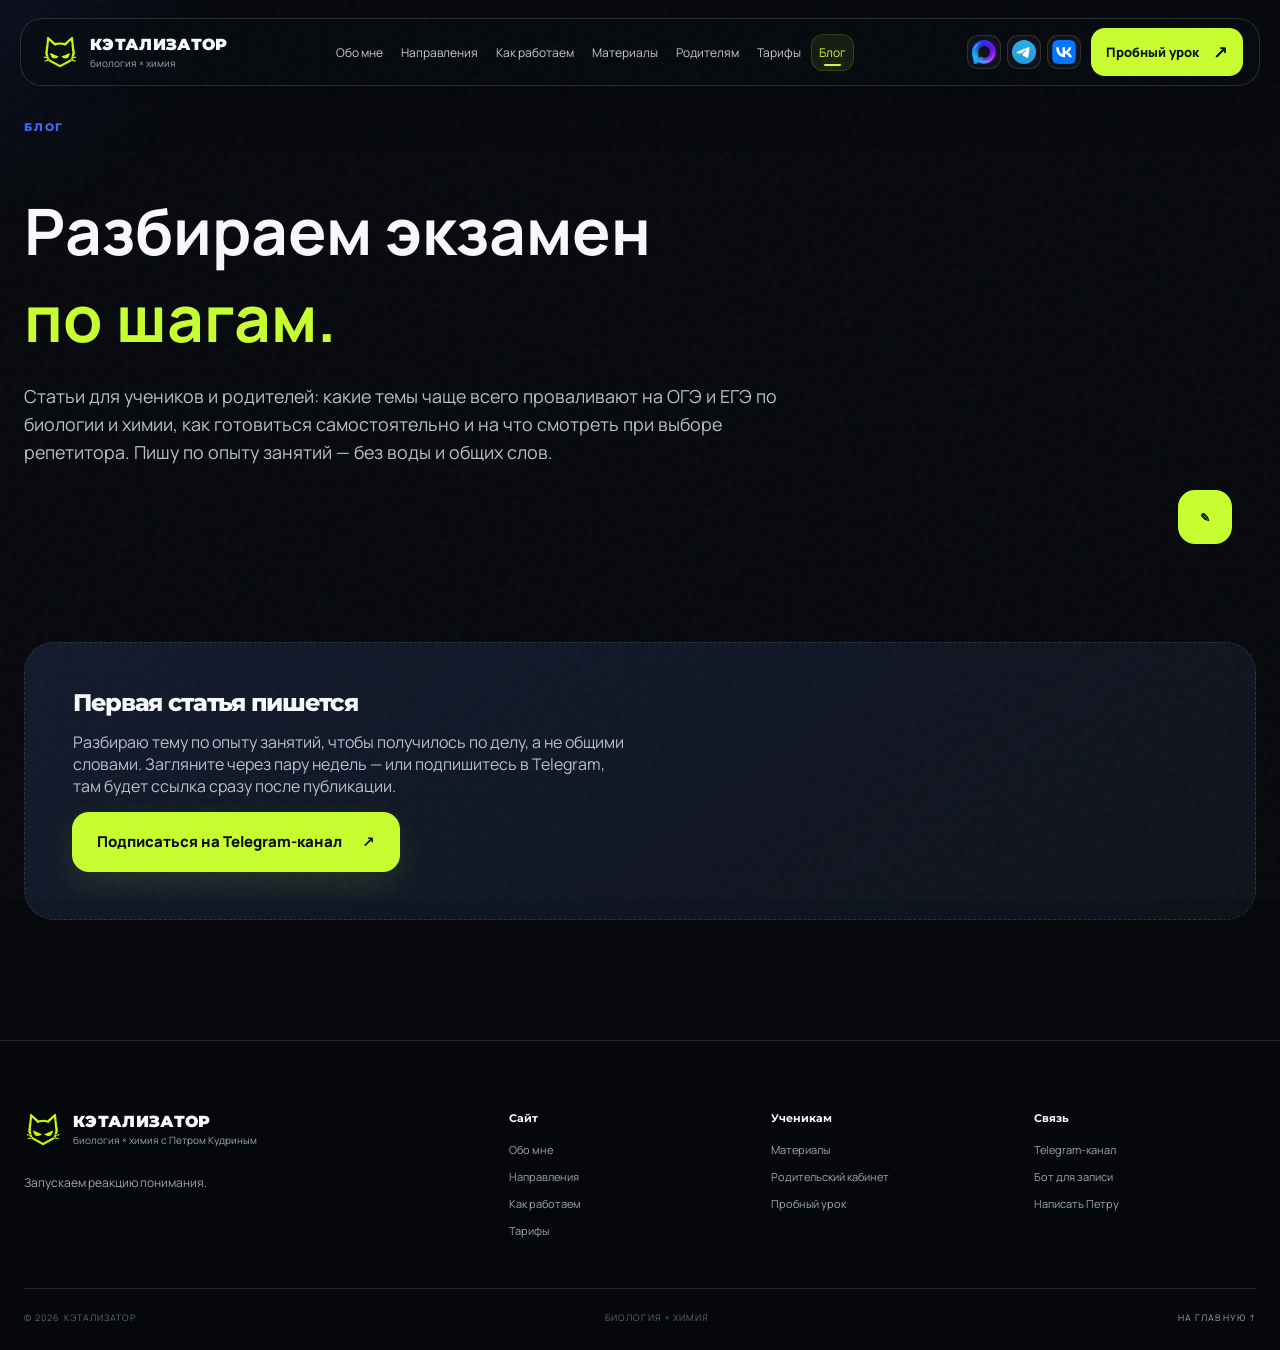
==== blog/index.html @ 5b1aee1f "Инфраструктура блога: /blog/, стили статей, ссылки в навигации Единственный реальный рычаг SEO проти" ====
<!doctype html>
<html lang="ru">
<head>
  <meta charset="utf-8" />

  <!-- Yandex.Metrika counter -->
  <script type="text/javascript">
      (function(m,e,t,r,i,k,a){
          m[i]=m[i]||function(){(m[i].a=m[i].a||[]).push(arguments)};
          m[i].l=1*new Date();
          for (var j = 0; j < document.scripts.length; j++) {if (document.scripts[j].src === r) { return; }}
          k=e.createElement(t),a=e.getElementsByTagName(t)[0],k.async=1,k.src=r,a.parentNode.insertBefore(k,a)
      })(window, document,'script','https://mc.yandex.ru/metrika/tag.js?id=112295779', 'ym');

      ym(112295779, 'init', {ssr:true, webvisor:true, clickmap:true, ecommerce:"dataLayer", referrer: document.referrer, url: location.href, accurateTrackBounce:true, trackLinks:true});
  </script>
  <!-- /Yandex.Metrika counter -->

  <!-- Google tag (gtag.js) -->
  <script async src="https://www.googletagmanager.com/gtag/js?id=G-RV0N1HMJJD"></script>
  <script>
    window.dataLayer = window.dataLayer || [];
    function gtag(){dataLayer.push(arguments);}
    gtag('js', new Date());

    gtag('config', 'G-RV0N1HMJJD');
  </script>

  <meta name="viewport" content="width=device-width, initial-scale=1, viewport-fit=cover" />
  <meta name="theme-color" content="#07090d" />
  <meta name="description" content="Статьи о подготовке к ОГЭ и ЕГЭ по биологии и химии: частые ошибки на экзамене, разбор сложных тем, советы по самостоятельной подготовке. Пишет Пётр Кудрин." />
  <title>Блог — КЭТАЛИЗАТОР | Биология и химия с Петром Кудриным</title>
  <link rel="icon" href="../assets/brand-mark.png" type="image/png" />
  <link rel="apple-touch-icon" href="../assets/brand-mark.png" />

  <!-- Как выглядит ссылка на сайт в Telegram / VK / WhatsApp -->
  <meta property="og:type" content="website" />
  <meta property="og:locale" content="ru_RU" />
  <meta property="og:site_name" content="КЭТАЛИЗАТОР" />
  <meta property="og:title" content="Блог — КЭТАЛИЗАТОР | Биология и химия с Петром Кудриным" />
  <meta property="og:description" content="Статьи о подготовке к ОГЭ и ЕГЭ по биологии и химии: частые ошибки на экзамене, разбор сложных тем, советы по самостоятельной подготовке." />
  <meta property="og:image" content="https://catalisator.ru/assets/peter-hero.png" />
  <meta property="og:url" content="https://catalisator.ru/blog/" />
  <meta name="twitter:card" content="summary_large_image" />
  <link rel="canonical" href="https://catalisator.ru/blog/" />

  <link rel="preconnect" href="https://fonts.googleapis.com">
  <link rel="preconnect" href="https://fonts.gstatic.com" crossorigin>
  <link href="https://fonts.googleapis.com/css2?family=Manrope:wght@400;500;600;700;800&family=Montserrat:wght@500;600;700;800;900&display=swap" rel="stylesheet">
  <link rel="stylesheet" href="../styles.css" />

  <script type="application/ld+json">
  {
    "@context": "https://schema.org",
    "@type": "Blog",
    "name": "Блог КЭТАЛИЗАТОР",
    "description": "Статьи о подготовке к ОГЭ и ЕГЭ по биологии и химии.",
    "url": "https://catalisator.ru/blog/",
    "inLanguage": "ru",
    "publisher": {
      "@type": "EducationalOrganization",
      "name": "КЭТАЛИЗАТОР",
      "url": "https://catalisator.ru/"
    },
    "author": {
      "@type": "Person",
      "name": "Пётр Кудрин"
    }
  }
  </script>
</head>
<body>
  <noscript><div><img src="https://mc.yandex.ru/watch/112295779" style="position:absolute; left:-9999px;" alt="" /></div></noscript>
  <div class="page-noise" aria-hidden="true"></div>
  <div class="cursor-glow" aria-hidden="true"></div>

  <header class="site-header" id="top">
    <div class="nav-shell">
      <a class="brand" href="../#top" aria-label="КЭТАЛИЗАТОР — на главную">
        <picture><source type="image/webp" srcset="../assets/brand-mark.webp"><img class="brand-mark" src="../assets/brand-mark.png" alt="" aria-hidden="true" width="241" height="234" decoding="async" /></picture>
        <span class="brand-copy">
          <strong>КЭТАЛИЗАТОР</strong>
          <small>биология × химия</small>
        </span>
      </a>

      <nav class="desktop-nav" aria-label="Основная навигация">
        <a href="../#about">Обо мне</a>
        <a href="../#formats">Направления</a>
        <a href="../#method">Как работаем</a>
        <a href="../#materials">Материалы</a>
        <a href="../#parents">Родителям</a>
        <a href="../#tariffs">Тарифы</a>
        <a href="./" class="active">Блог</a>
      </nav>

      <div class="header-actions">
        <div class="social-actions" aria-label="Социальные сети">
          <a class="social-button" href="https://max.ru/u/f9LHodD0cOKz8u-ONa0H9h4THAJk7FckAPWvpkYEHCgTTvvI0jmM8DdzvXI" aria-label="MAX" title="MAX" target="_blank" rel="noopener noreferrer"><img src="../assets/max.svg" alt="" aria-hidden="true" width="24" height="24" decoding="async"></a>
          <a class="social-button" href="https://t.me/catalisator_rep" aria-label="Telegram" title="Telegram" target="_blank" rel="noopener noreferrer"><img src="../assets/telegram.svg" alt="" aria-hidden="true" width="24" height="24" decoding="async"></a>
          <a class="social-button" href="https://vk.ru/catalizator_rep" aria-label="ВКонтакте" title="ВКонтакте" target="_blank" rel="noopener noreferrer"><img src="../assets/vk.svg" alt="" aria-hidden="true" width="24" height="24" decoding="async"></a>
        </div>
        <a class="nav-cta" href="../#trial">Пробный урок <span>↗</span></a>
      </div>
      <button class="menu-button" aria-label="Открыть меню" aria-expanded="false">
        <span></span><span></span>
      </button>
    </div>

    <div class="mobile-menu" aria-hidden="true">
      <a href="../#about">Обо мне</a>
      <a href="../#formats">Направления</a>
      <a href="../#method">Как работаем</a>
      <a href="../#materials">Материалы</a>
      <a href="../#parents">Родителям</a>
      <a href="../#tariffs">Тарифы</a>
      <a href="./">Блог</a>
      <div class="mobile-socials">
        <a class="social-button" href="https://max.ru/u/f9LHodD0cOKz8u-ONa0H9h4THAJk7FckAPWvpkYEHCgTTvvI0jmM8DdzvXI" aria-label="MAX" target="_blank" rel="noopener noreferrer"><img src="../assets/max.svg" alt="" aria-hidden="true" width="24" height="24" decoding="async"></a>
        <a class="social-button" href="https://t.me/catalisator_rep" aria-label="Telegram" target="_blank" rel="noopener noreferrer"><img src="../assets/telegram.svg" alt="" aria-hidden="true" width="24" height="24" decoding="async"></a>
        <a class="social-button" href="https://vk.ru/catalizator_rep" aria-label="ВКонтакте" target="_blank" rel="noopener noreferrer"><img src="../assets/vk.svg" alt="" aria-hidden="true" width="24" height="24" decoding="async"></a>
      </div>
      <a class="mobile-cta" href="../#trial">Записаться на пробный урок</a>
    </div>
  </header>

  <main>
    <section class="section section-shell blog-hero">
      <span class="section-kicker">БЛОГ</span>
      <h1>Разбираем экзамен<br><span class="lime">по шагам.</span></h1>
      <p class="hero-lead">Статьи для учеников и родителей: какие темы чаще всего проваливают на ОГЭ и ЕГЭ по биологии и химии, как готовиться самостоятельно и на что смотреть при выборе репетитора. Пишу по опыту занятий — без воды и общих слов.</p>
    </section>

    <section class="section section-shell" id="posts" aria-label="Статьи блога">
      <div class="blog-grid">
        <article class="blog-empty reveal">
          <span class="bento-icon lime-bg">✎</span>
          <h2>Первая статья пишется</h2>
          <p>Разбираю тему по опыту занятий, чтобы получилось по делу, а не общими словами. Загляните через пару недель — или подпишитесь в Telegram, там будет ссылка сразу после публикации.</p>
          <a class="button button-primary" href="https://t.me/catalisator_rep" target="_blank" rel="noopener noreferrer">Подписаться на Telegram-канал <span>↗</span></a>
        </article>
      </div>
    </section>
  </main>

  <footer class="footer">
    <div class="section-shell footer-grid">
      <div class="footer-brand">
        <a class="brand" href="../#top">
          <picture><source type="image/webp" srcset="../assets/brand-mark.webp"><img class="brand-mark" src="../assets/brand-mark.png" alt="" aria-hidden="true" width="241" height="234" decoding="async" /></picture>
          <span class="brand-copy"><strong>КЭТАЛИЗАТОР</strong><small>биология × химия с Петром Кудриным</small></span>
        </a>
        <p>Запускаем реакцию понимания.</p>
      </div>
      <div class="footer-links"><strong>Сайт</strong><a href="../#about">Обо мне</a><a href="../#formats">Направления</a><a href="../#method">Как работаем</a><a href="../#tariffs">Тарифы</a></div>
      <div class="footer-links"><strong>Ученикам</strong><a href="../#materials">Материалы</a><a href="../#parents">Родительский кабинет</a><a href="../#trial">Пробный урок</a></div>
      <div class="footer-links"><strong>Связь</strong><a href="https://t.me/catalisator_rep" target="_blank" rel="noopener noreferrer">Telegram-канал</a><a href="https://t.me/catalisator_rep_bot" target="_blank" rel="noopener noreferrer">Бот для записи</a><a href="https://max.ru/u/f9LHodD0cOKz8u-ONa0H9h4THAJk7FckAPWvpkYEHCgTTvvI0jmM8DdzvXI" target="_blank" rel="noopener noreferrer">Написать Петру</a></div>
    </div>
    <div class="section-shell footer-bottom"><span>© 2026 КЭТАЛИЗАТОР</span><span>Биология × Химия</span><a href="../#top">На главную ↑</a></div>
  </footer>

  <script src="../app.js"></script>
</body>
</html>
---- styles.css ----
:root{
  --bg:#07090d;--bg2:#0b0f16;--card:#0e131b;--card2:#111823;--white:#f7f9fb;--muted:#9ca6b4;
  --lime:#c7ff2f;--blue:#4169ff;--line:rgba(255,255,255,.12);--line2:rgba(65,105,255,.32);
  --radius:30px;--max:1440px;--shadow:0 30px 80px rgba(0,0,0,.35);
}
*{box-sizing:border-box}html{scroll-behavior:smooth}body{margin:0;background:var(--bg);color:var(--white);font-family:Manrope,system-ui,sans-serif;overflow-x:hidden}a{color:inherit;text-decoration:none}img{display:block;max-width:100%}button{font:inherit}.section-shell{width:min(calc(100% - 48px),var(--max));margin-inline:auto}.section{padding:120px 0;position:relative}.page-noise{position:fixed;inset:0;pointer-events:none;z-index:9999;opacity:.032;background-image:url("data:image/svg+xml,%3Csvg viewBox='0 0 160 160' xmlns='http://www.w3.org/2000/svg'%3E%3Cfilter id='n'%3E%3CfeTurbulence type='fractalNoise' baseFrequency='.85' numOctaves='3' stitchTiles='stitch'/%3E%3C/filter%3E%3Crect width='100%25' height='100%25' filter='url(%23n)' opacity='1'/%3E%3C/svg%3E")}.cursor-glow{position:fixed;width:500px;height:500px;border-radius:50%;background:radial-gradient(circle,rgba(65,105,255,.08),transparent 64%);pointer-events:none;z-index:0;transform:translate(-50%,-50%)}
.site-header{position:fixed;top:18px;left:0;right:0;z-index:1000;padding:0 20px}.nav-shell{max-width:1500px;margin:auto;height:68px;border:1px solid rgba(255,255,255,.14);border-radius:22px;background:rgba(8,11,16,.72);backdrop-filter:blur(22px) saturate(135%);display:flex;align-items:center;padding:0 16px 0 20px;box-shadow:0 12px 50px rgba(0,0,0,.26)}.brand{display:inline-flex;align-items:center;gap:11px;min-width:max-content}.brand-mark{width:38px;color:var(--lime)}.brand-copy{display:grid;line-height:1}.brand-copy strong{font-family:Montserrat,sans-serif;font-weight:900;font-size:16px;letter-spacing:.02em}.brand-copy small{color:var(--muted);font-size:10px;margin-top:5px}.desktop-nav{display:flex;gap:6px;margin:auto}.desktop-nav a{font-size:13px;color:#c5cbd4;padding:11px 12px;border-radius:12px;transition:.2s}.desktop-nav a:hover{color:#fff;background:rgba(255,255,255,.06)}.nav-cta{display:flex;align-items:center;gap:14px;background:var(--lime);color:#091005;font-weight:800;padding:13px 18px;border-radius:14px;font-size:13px}.nav-cta span{font-size:18px}.menu-button{display:none;margin-left:auto;background:none;border:0;width:42px;height:42px;position:relative}.menu-button span{position:absolute;width:22px;height:2px;background:#fff;left:10px;top:17px;transition:.25s}.menu-button span:last-child{top:25px}.menu-button.active span:first-child{transform:translateY(4px) rotate(45deg)}.menu-button.active span:last-child{transform:translateY(-4px) rotate(-45deg)}.mobile-menu{display:none}
.hero{padding-top:140px;min-height:100svh;display:flex;align-items:center;position:relative}.hero::before{content:"";position:absolute;inset:-20% -10% 0;background:radial-gradient(circle at 68% 35%,rgba(65,105,255,.11),transparent 30%),radial-gradient(circle at 82% 58%,rgba(199,255,47,.08),transparent 26%);pointer-events:none}.hero-grid{display:grid;grid-template-columns:1.05fr .95fr;gap:50px;align-items:center;width:100%;position:relative;z-index:1}.eyebrow{display:inline-flex;align-items:center;gap:10px;color:#c7ced8;font-size:13px;border:1px solid var(--line);padding:9px 14px;border-radius:999px;background:rgba(255,255,255,.025);margin-bottom:28px}.pulse-dot{width:7px;height:7px;background:var(--lime);border-radius:50%;box-shadow:0 0 0 0 rgba(199,255,47,.4);animation:pulse 2s infinite}.hero h1,.section h2{font-family:Montserrat,sans-serif;letter-spacing:-.055em;margin:0}.hero h1{font-size:clamp(64px,7.1vw,124px);line-height:.88;font-weight:900}.lime{color:var(--lime)}.blue{color:var(--blue)}.outline{color:transparent;-webkit-text-stroke:1px rgba(255,255,255,.75)}.hero-lead{max-width:700px;color:#b7c0cc;font-size:clamp(17px,1.4vw,22px);line-height:1.55;margin:30px 0 0}.hero-actions{display:flex;gap:12px;margin-top:32px;flex-wrap:wrap}.button{display:inline-flex;align-items:center;justify-content:center;gap:20px;min-height:58px;padding:0 24px;border-radius:16px;font-weight:800;font-size:15px;transition:.25s}.button-primary{background:var(--lime);color:#090e05;box-shadow:0 0 0 1px var(--lime),0 12px 34px rgba(199,255,47,.12)}.button-primary:hover{transform:translateY(-2px);box-shadow:0 0 0 1px var(--lime),0 16px 45px rgba(199,255,47,.19)}.button-ghost{border:1px solid var(--line);background:rgba(255,255,255,.035)}.button-ghost:hover{border-color:rgba(65,105,255,.6);background:rgba(65,105,255,.08)}.hero-meta{display:flex;gap:32px;margin-top:38px;padding-top:25px;border-top:1px solid var(--line);max-width:680px}.hero-meta div{display:flex;align-items:flex-start;gap:10px}.hero-meta strong{font-family:Montserrat;font-size:22px;color:var(--lime)}.hero-meta span{font-size:11px;line-height:1.35;color:var(--muted)}.hero-visual{height:min(76vh,780px);min-height:600px;position:relative}.hero-card{position:absolute;inset:5% 6% 0 7%;border-radius:50px;overflow:hidden}.glass-card{background:linear-gradient(145deg,rgba(16,22,32,.72),rgba(9,12,18,.82));border:1px solid rgba(255,255,255,.12);box-shadow:var(--shadow);backdrop-filter:blur(12px)}.hero-card::before{content:"";position:absolute;inset:auto 0 0;height:52%;background:linear-gradient(0deg,rgba(7,9,13,.72),transparent);z-index:2}.hero-peter{position:absolute;bottom:0;left:4%;width:92%;height:93%;object-fit:contain;object-position:bottom center;z-index:1;filter:drop-shadow(0 20px 40px rgba(0,0,0,.45))}.hero-status{position:absolute;top:24px;left:24px;z-index:4;border:1px solid var(--line);border-radius:999px;padding:10px 14px;background:rgba(7,9,13,.62);font-size:12px}.hero-status span{display:inline-block;width:7px;height:7px;background:var(--lime);border-radius:50%;margin-right:6px}.hero-sticker{position:absolute;right:-1%;bottom:3%;width:32%;z-index:5;filter:drop-shadow(0 22px 26px rgba(0,0,0,.36))}.sticker{pointer-events:none;user-select:none}.float{animation:float 5.5s ease-in-out infinite}.orb{position:absolute;border-radius:50%;filter:blur(30px);opacity:.48}.orb-blue{width:260px;height:260px;background:var(--blue);right:5%;top:15%}.orb-lime{width:180px;height:180px;background:var(--lime);left:15%;bottom:10%;opacity:.12}.formula{position:absolute;font-family:Montserrat;color:rgba(65,105,255,.65);font-weight:700;z-index:0}.f1{top:6%;right:4%;font-size:25px}.f2{bottom:12%;left:0;transform:rotate(-8deg)}.f3{top:43%;left:0;font-size:20px}.scroll-cue{position:absolute;bottom:24px;left:0;color:#6f7986;font-size:10px;text-transform:uppercase;letter-spacing:.22em;display:flex;align-items:center;gap:14px}.scroll-cue i{width:50px;height:1px;background:#47505b;position:relative}.scroll-cue i::after{content:"";position:absolute;width:14px;height:1px;background:var(--lime);animation:scan 2s infinite}
.ticker{overflow:hidden;border-top:1px solid var(--line);border-bottom:1px solid var(--line);background:#090c11}.ticker-track{width:max-content;display:flex;align-items:center;gap:34px;padding:20px 0;animation:ticker 30s linear infinite}.ticker span{font-family:Montserrat;font-size:14px;font-weight:800;color:#cbd2db;letter-spacing:.08em}.ticker i{color:var(--lime);font-style:normal}
.section-head{display:grid;grid-template-columns:1.15fr .55fr;gap:60px;align-items:end;margin-bottom:55px}.section-kicker{display:block;color:var(--blue);font-family:Montserrat;font-weight:800;letter-spacing:.16em;font-size:11px;margin-bottom:18px}.section h2{font-size:clamp(42px,5vw,78px);line-height:.98;font-weight:800}.section-head p{color:var(--muted);font-size:15px;line-height:1.65;margin:0 0 8px}.about-grid{display:grid;grid-template-columns:.78fr 1.22fr;gap:24px}.about-photo-card{min-height:670px;position:relative;border-radius:var(--radius);overflow:hidden;background:radial-gradient(circle at 50% 70%,rgba(65,105,255,.14),transparent 42%),var(--card);border:1px solid var(--line)}.about-peter{position:absolute;inset:0;width:100%;height:100%;object-fit:contain;object-position:bottom center;z-index:2}.photo-caption{position:absolute;top:24px;left:24px;z-index:3;background:rgba(7,9,13,.64);border:1px solid var(--line);padding:10px 13px;border-radius:999px;font-size:11px}.lab-glow{position:absolute;width:250px;height:250px;background:var(--lime);filter:blur(80px);opacity:.08;right:-60px;bottom:30px}.about-bento{display:grid;grid-template-columns:1fr 1fr;grid-auto-rows:minmax(210px,auto);gap:16px}.bento-card{position:relative;border:1px solid var(--line);border-radius:24px;padding:28px;background:linear-gradient(145deg,rgba(19,26,37,.72),rgba(10,14,20,.94));overflow:hidden;transition:.25s}.bento-card:hover{transform:translateY(-4px);border-color:rgba(65,105,255,.42)}.bento-card.wide{grid-column:span 2}.bento-card small{display:block;color:var(--muted);font-size:11px;text-transform:uppercase;letter-spacing:.12em;margin-top:36px}.bento-card strong{font-family:Montserrat;font-size:clamp(19px,2vw,28px);line-height:1.18;display:block;margin-top:8px}.bento-card p{color:var(--muted);font-size:13px;line-height:1.55;max-width:620px}.bento-icon{position:absolute;right:24px;top:24px;width:54px;height:54px;border-radius:17px;display:grid;place-items:center;font-family:Montserrat;font-weight:900;font-size:12px}.bento-icon.blue{border:1px solid rgba(65,105,255,.45);color:var(--blue);background:rgba(65,105,255,.08)}.lime-bg{background:var(--lime);color:#071000}
.format-grid{display:grid;grid-template-columns:1fr 1fr;gap:18px}.format-card{min-height:360px;border:1px solid var(--line);border-radius:28px;padding:30px;position:relative;overflow:hidden;background:linear-gradient(145deg,#101721,#090d13);transition:.3s}.format-card::after{content:"";position:absolute;inset:auto -8% -32% 38%;height:70%;background:radial-gradient(circle,rgba(65,105,255,.16),transparent 64%)}.format-card.bio::after{background:radial-gradient(circle,rgba(199,255,47,.10),transparent 64%)}.format-card:hover{transform:translateY(-5px);border-color:rgba(199,255,47,.3)}.format-top{position:relative;z-index:3;display:flex;align-items:center;gap:10px;font-family:Montserrat;font-weight:800;font-size:13px}.format-top span{color:var(--lime)}.chem .format-top span{color:var(--blue)}.format-top b{font-size:10px;border:1px solid var(--line);border-radius:999px;padding:6px 9px}.format-card h3{font-family:Montserrat;font-size:clamp(28px,3vw,44px);max-width:72%;line-height:1.02;margin:50px 0 12px;position:relative;z-index:3}.format-card p{color:var(--muted);max-width:56%;font-size:13px;line-height:1.55;position:relative;z-index:3}.format-footer{position:absolute;bottom:28px;left:30px;right:30px;display:flex;align-items:center;justify-content:space-between;z-index:5;color:#abb4c1;font-size:12px}.format-footer a{width:46px;height:46px;border-radius:50%;display:grid;place-items:center;border:1px solid rgba(199,255,47,.45);color:var(--lime);font-size:20px;transition:.2s}.format-footer a:hover{background:var(--lime);color:#071000}.format-sticker{position:absolute;width:37%;right:-2%;bottom:7%;z-index:4;filter:drop-shadow(0 14px 24px rgba(0,0,0,.28));transition:.4s}.format-card:hover .format-sticker{transform:translateY(-8px) rotate(1deg)}.format-sticker.compact{width:33%}
.method-layout{display:grid;grid-template-columns:.78fr 1.22fr;gap:30px;align-items:stretch}.method-copy{position:relative;border:1px solid var(--line);border-radius:30px;padding:42px;overflow:hidden;min-height:780px;background:linear-gradient(180deg,#10161f,#080b10)}.method-copy h2{font-size:clamp(42px,4.3vw,68px)}.method-copy>p{color:var(--muted);line-height:1.65;font-size:14px;max-width:560px}.teaching-photo{position:absolute;left:0;right:0;bottom:0;width:100%;height:54%;object-fit:contain;object-position:bottom center;filter:drop-shadow(0 25px 35px rgba(0,0,0,.35))}.steps{display:grid;gap:14px;position:relative}.step-card{display:grid;grid-template-columns:80px 1fr;gap:20px;align-items:center;border:1px solid var(--line);border-radius:24px;padding:28px 32px;background:var(--card);min-height:150px;transition:.25s}.step-card:hover{border-color:rgba(65,105,255,.52);transform:translateX(4px)}.step-num{font-family:Montserrat;font-size:30px;font-weight:800;color:var(--blue);opacity:.8}.step-card h3{font-family:Montserrat;font-size:24px;margin:0 0 7px}.step-card p{margin:0;color:var(--muted);font-size:13px;line-height:1.55}.steps-sticker{position:absolute;width:170px;right:-55px;bottom:-60px;z-index:4}
.materials-section{background:linear-gradient(180deg,transparent,rgba(65,105,255,.035),transparent);overflow:hidden}.materials-rail-wrap{position:relative;max-width:1720px;margin:auto;padding:0 80px}.materials-rail{display:flex;gap:20px;overflow-x:auto;scroll-snap-type:x mandatory;scrollbar-width:none;padding:0 0 20px}.materials-rail::-webkit-scrollbar{display:none}.material-card{flex:0 0 min(76vw,760px);scroll-snap-align:center;border:1px solid var(--line);border-radius:28px;overflow:hidden;background:#090d13;margin:0}.material-card img{aspect-ratio:16/9;width:100%;object-fit:cover}.material-card figcaption{display:flex;gap:14px;align-items:center;padding:18px 22px;font-family:Montserrat;font-weight:700;font-size:13px}.material-card figcaption span{color:var(--blue);font-size:10px;border:1px solid rgba(65,105,255,.4);padding:5px 8px;border-radius:999px}.rail-button{position:absolute;top:44%;z-index:4;width:50px;height:50px;border-radius:50%;border:1px solid var(--line);background:rgba(7,9,13,.76);backdrop-filter:blur(14px);color:#fff;font-size:20px;cursor:pointer}.rail-prev{left:16px}.rail-next{right:16px}.materials-sticker{position:absolute;width:155px;right:2%;top:75px;transform:rotate(4deg)}
.parent-grid{display:grid;grid-template-columns:.72fr 1.28fr;gap:40px;align-items:center}.parent-copy h2{font-size:clamp(46px,5vw,78px)}.parent-copy>p{color:var(--muted);line-height:1.65}.check-list{list-style:none;margin:28px 0;padding:0;display:grid;gap:13px}.check-list li{position:relative;padding-left:28px;color:#d1d7df;font-size:13px}.check-list li::before{content:"✓";position:absolute;left:0;color:var(--lime);font-weight:900}.privacy-note{margin-top:30px;border:1px solid var(--line);background:rgba(255,255,255,.025);border-radius:16px;padding:14px 16px;font-size:11px;color:var(--muted)}.privacy-note span{color:var(--blue);margin-right:8px}.dashboard-shell{position:relative;border:1px solid rgba(65,105,255,.45);border-radius:28px;padding:30px;background:linear-gradient(145deg,#111722,#090d14);box-shadow:0 0 80px rgba(65,105,255,.08);overflow:hidden}.dashboard-shell::before{content:"";position:absolute;right:-120px;top:-130px;width:330px;height:330px;background:radial-gradient(circle,rgba(65,105,255,.18),transparent 65%)}.dashboard-top,.dash-title{display:flex;align-items:center;justify-content:space-between}.dashboard-top>div{display:grid}.dashboard-top strong{font-family:Montserrat;font-size:16px}.dashboard-top small{color:var(--muted);margin-top:4px}.dashboard-live{color:var(--lime);font-size:10px}.dashboard-stats{display:grid;grid-template-columns:repeat(3,1fr);gap:12px;margin:28px 0}.dashboard-stats div{border:1px solid var(--line);border-radius:18px;padding:20px;display:flex;gap:12px;align-items:center;background:rgba(255,255,255,.02)}.dashboard-stats strong{font-family:Montserrat;font-size:34px}.dashboard-stats span{font-size:10px;color:var(--muted);line-height:1.3}.dashboard-box{border:1px solid var(--line);border-radius:17px;padding:18px;margin-top:12px;background:rgba(5,8,12,.42)}.dash-title{font-family:Montserrat;font-size:11px;font-weight:800}.dash-title small{color:#677180;font-weight:500}.dashboard-box p{color:#d6dbe2;font-size:12px;margin:12px 0 0}.tag{font-size:9px;padding:4px 7px;border-radius:999px;margin-right:8px}.blue-tag{background:rgba(65,105,255,.13);color:#7693ff}.grade{background:rgba(199,255,47,.16);color:var(--lime);padding:5px 8px;border-radius:999px}.dashboard-sticker{position:absolute;width:135px;right:-10px;bottom:-8px;filter:drop-shadow(0 8px 16px rgba(0,0,0,.35))}
.tariff-grid{display:grid;grid-template-columns:repeat(3,1fr);gap:16px}.tariff-card{border:1px solid var(--line);border-radius:27px;padding:30px;background:linear-gradient(180deg,#111722,#0a0e14);position:relative;overflow:hidden}.tariff-card.featured{border-color:rgba(65,105,255,.55);box-shadow:0 15px 50px rgba(65,105,255,.08);transform:translateY(-10px)}.popular{position:absolute;right:16px;top:16px;background:var(--blue);padding:6px 9px;border-radius:999px;font-size:8px;font-family:Montserrat;font-weight:900;letter-spacing:.08em}.tariff-label{font-family:Montserrat;font-weight:900;color:var(--lime);font-size:13px}.tariff-label.blue{color:var(--blue)}.lesson-count{font-family:Montserrat;display:block;font-size:56px;margin:18px 0 24px}.lesson-count small{font-size:14px;color:var(--muted);font-weight:500}.tariff-card ul{list-style:none;margin:0 0 30px;padding:0;display:grid;gap:12px;color:#c5ccd5;font-size:12px}.tariff-card li::before{content:"✓";color:var(--lime);margin-right:9px}.tariff-card a{display:flex;justify-content:space-between;align-items:center;border-top:1px solid var(--line);padding-top:22px;font-size:13px;font-weight:800}.featured a,.featured li::before{color:#7e97ff}.referral-strip{margin-top:30px;border:1px solid var(--line);border-radius:26px;min-height:155px;padding:26px 180px 26px 30px;background:linear-gradient(90deg,rgba(199,255,47,.05),rgba(65,105,255,.05));position:relative;overflow:hidden;display:flex;align-items:center}.referral-strip>div{display:flex;align-items:center;gap:22px}.referral-icon{width:74px;height:74px;border-radius:20px;display:grid;place-items:center;background:var(--lime);color:#071000;font-family:Montserrat;font-weight:900;font-size:20px}.referral-strip strong{font-family:Montserrat;font-size:21px}.referral-strip p{margin:5px 0 0;color:var(--muted);font-size:12px}.referral-sticker{position:absolute;width:160px;right:18px;bottom:-20px}
.philosophy-grid{display:grid;grid-template-columns:.9fr 1.1fr;gap:22px}.laptop-card,.philosophy-copy{min-height:610px;border:1px solid var(--line);border-radius:30px;overflow:hidden;position:relative;background:var(--card)}.laptop-photo{position:absolute;inset:0;width:100%;height:100%;object-fit:contain;object-position:bottom center}.laptop-caption{position:absolute;left:24px;bottom:24px;background:rgba(7,9,13,.75);backdrop-filter:blur(14px);border:1px solid var(--line);border-radius:16px;padding:13px 16px;font-size:11px}.laptop-caption span{color:var(--lime);font-weight:800}.philosophy-copy{padding:46px}.philosophy-copy blockquote{font-family:Montserrat;font-size:clamp(40px,4.5vw,68px);font-weight:800;letter-spacing:-.05em;line-height:1.02;margin:0;max-width:850px}.philosophy-copy>p{max-width:650px;color:var(--muted);line-height:1.7;margin-top:24px}.mini-points{display:flex;flex-wrap:wrap;gap:8px;margin-top:35px}.mini-points span{border:1px solid var(--line);padding:10px 12px;border-radius:999px;font-size:10px;color:#c8ced7}.philosophy-sticker{position:absolute;width:190px;right:15px;bottom:-25px}
.trial-section{padding-top:40px}.trial-card{min-height:540px;border-radius:38px;background:var(--lime);color:#071000;padding:64px;position:relative;overflow:hidden}.section-kicker.dark{color:#24300a}.trial-copy{position:relative;z-index:4;max-width:900px}.trial-card h2{font-size:clamp(54px,6vw,94px);max-width:1050px}.trial-card h2 span{color:var(--blue)}.trial-card p{max-width:700px;font-size:15px;line-height:1.65}.trial-actions{display:flex;align-items:center;gap:18px;margin-top:28px;flex-wrap:wrap}.trial-button{background:#07090d;color:#fff;min-width:270px}.trial-actions small{max-width:260px;color:#39420f}.trial-sticker{position:absolute;width:min(100%,360px);right:4%;bottom:-12px;z-index:3;filter:drop-shadow(0 18px 24px rgba(0,0,0,.18))}.trial-orbit{position:absolute;width:700px;height:700px;border:1px solid rgba(7,16,0,.18);border-radius:50%;right:-220px;top:-80px}.trial-orbit::after{content:"";position:absolute;width:14px;height:14px;background:var(--blue);border-radius:50%;left:8%;top:32%}
.footer{padding:70px 0 26px;background:#05070a;border-top:1px solid var(--line)}.footer-grid{display:grid;grid-template-columns:2fr repeat(3,1fr);gap:40px}.footer-brand p{color:var(--muted);font-size:12px;margin-top:20px}.footer-links{display:grid;align-content:start;gap:12px}.footer-links strong{font-family:Montserrat;font-size:11px;margin-bottom:5px}.footer-links a{font-size:11px;color:var(--muted)}.footer-links a:hover{color:#fff}.footer-bottom{margin-top:50px;padding-top:22px;border-top:1px solid var(--line);display:flex;justify-content:space-between;color:#5e6875;font-size:9px;text-transform:uppercase;letter-spacing:.12em}.footer-bottom a{color:#9aa4b0}
.reveal{opacity:0;transform:translateY(22px);transition:opacity .7s ease,transform .7s cubic-bezier(.2,.7,.2,1)}.reveal.visible{opacity:1;transform:none}@keyframes pulse{70%{box-shadow:0 0 0 8px rgba(199,255,47,0)}100%{box-shadow:0 0 0 0 rgba(199,255,47,0)}}@keyframes float{0%,100%{transform:translateY(0) rotate(-1deg)}50%{transform:translateY(-14px) rotate(1deg)}}@keyframes scan{0%{left:0}100%{left:36px}}@keyframes ticker{to{transform:translateX(-50%)}}
@media(max-width:1100px){.desktop-nav{display:none}.menu-button{display:block}.nav-cta{margin-left:auto;margin-right:8px}.mobile-menu{position:absolute;left:20px;right:20px;top:78px;border:1px solid var(--line);border-radius:22px;background:rgba(8,11,16,.96);backdrop-filter:blur(22px);padding:14px;display:grid;gap:4px;opacity:0;pointer-events:none;transform:translateY(-10px);transition:.25s}.mobile-menu.open{opacity:1;pointer-events:auto;transform:none}.mobile-menu a{padding:12px 14px;border-radius:12px;color:#c7ced8;font-size:13px}.mobile-menu a:hover{background:rgba(255,255,255,.05)}.mobile-menu .mobile-cta{background:var(--lime);color:#071000;font-weight:800;margin-top:6px}.hero-grid{grid-template-columns:1fr}.hero{padding-top:130px}.hero-copy{padding-top:45px}.hero-visual{height:650px}.section-head{grid-template-columns:1fr;gap:18px}.section-head p{max-width:720px}.about-grid,.method-layout,.parent-grid,.philosophy-grid{grid-template-columns:1fr}.about-photo-card{min-height:630px}.method-copy{min-height:680px}.teaching-photo{height:60%}.steps-sticker{right:10px}.parent-copy{max-width:760px}.tariff-grid{grid-template-columns:1fr}.tariff-card.featured{transform:none}.format-card h3{max-width:70%}.footer-grid{grid-template-columns:1.5fr 1fr 1fr}.footer-links:last-child{grid-column:2/4}.trial-sticker{opacity:.4;width:40%}}
@media(max-width:720px){.section-shell{width:min(calc(100% - 28px),var(--max))}.section{padding:82px 0}.site-header{top:10px;padding:0 8px}.nav-shell{height:60px;border-radius:18px;padding:0 10px 0 14px}.brand-mark{width:30px}.brand-copy strong{font-size:13px}.brand-copy small{display:none}.nav-cta{display:none}.mobile-menu{left:8px;right:8px;top:68px}.hero{padding-top:95px;min-height:auto}.hero h1{font-size:clamp(54px,17vw,78px)}.hero-lead{font-size:15px}.hero-actions{display:grid}.button{width:100%}.hero-meta{gap:14px;justify-content:space-between}.hero-meta div{display:grid;gap:4px}.hero-meta strong{font-size:17px}.hero-meta span{font-size:9px}.hero-visual{min-height:460px;height:500px}.hero-card{inset:3% 2% 0;border-radius:28px}.hero-sticker{width:38%;right:-4%}.scroll-cue{display:none}.section h2{font-size:clamp(38px,12vw,56px)}.about-grid{gap:14px}.about-photo-card{min-height:500px}.about-bento{grid-template-columns:1fr}.bento-card.wide{grid-column:auto}.bento-card{min-height:190px}.format-grid{grid-template-columns:1fr}.format-card{min-height:330px}.format-card h3{max-width:75%;font-size:32px}.format-card p{max-width:66%}.format-sticker{width:42%}.method-copy{padding:28px;min-height:560px}.teaching-photo{height:52%}.step-card{grid-template-columns:54px 1fr;padding:22px;min-height:130px}.step-num{font-size:24px}.step-card h3{font-size:19px}.steps-sticker{width:115px;right:-6px;bottom:-35px}.materials-rail-wrap{padding:0 14px}.material-card{flex-basis:88vw}.rail-button{display:none}.materials-sticker{display:none}.dashboard-shell{padding:18px}.dashboard-stats{grid-template-columns:1fr 1fr 1fr;gap:7px}.dashboard-stats div{padding:12px;display:grid}.dashboard-stats strong{font-size:25px}.dashboard-sticker{width:90px;opacity:.8}.referral-strip{padding:22px 105px 22px 20px}.referral-icon{width:58px;height:58px;border-radius:15px}.referral-strip>div{gap:13px}.referral-strip strong{font-size:17px}.referral-sticker{width:110px;right:0}.laptop-card,.philosophy-copy{min-height:520px}.philosophy-copy{padding:28px}.philosophy-copy blockquote{font-size:42px}.philosophy-sticker{width:120px;opacity:.75}.trial-card{padding:38px 24px;min-height:600px;border-radius:28px}.trial-card h2{font-size:48px}.trial-sticker{width:210px;right:-25px;opacity:.55}.trial-actions{max-width:300px}.footer-grid{grid-template-columns:1fr 1fr}.footer-brand{grid-column:1/-1}.footer-links:last-child{grid-column:auto}.footer-bottom{gap:12px;flex-wrap:wrap}.ticker-track{padding:16px 0}.ticker span{font-size:12px}}
@media(prefers-reduced-motion:reduce){html{scroll-behavior:auto}.reveal{opacity:1;transform:none;transition:none}.float,.ticker-track,.pulse-dot{animation:none}.cursor-glow{display:none}}

/* ===== V3 refinements: exact brand mark, sticky nav, social icons, hero scale ===== */
.brand-mark{
  width:38px;
  height:38px;
  object-fit:contain;
  flex:0 0 38px;
  filter:drop-shadow(0 0 10px rgba(199,255,47,.08));
}
.site-header{
  position:fixed;
  top:14px;
  left:0;
  right:0;
  z-index:1200;
  padding:0 20px;
  transition:top .25s ease;
}
.site-header.scrolled{top:8px}
.site-header.scrolled .nav-shell{
  background:rgba(7,9,13,.88);
  border-color:rgba(255,255,255,.17);
  box-shadow:0 14px 50px rgba(0,0,0,.42);
}
.nav-shell{transition:background .25s ease,border-color .25s ease,box-shadow .25s ease}
.desktop-nav a{position:relative;transition:color .22s ease,background .22s ease,box-shadow .22s ease}
.desktop-nav a.active{
  color:var(--lime);
  background:rgba(199,255,47,.075);
  box-shadow:inset 0 0 0 1px rgba(199,255,47,.16);
}
.desktop-nav a.active::after{
  content:"";
  position:absolute;
  left:13px;
  right:13px;
  bottom:5px;
  height:1.5px;
  border-radius:2px;
  background:var(--lime);
  box-shadow:0 0 10px rgba(199,255,47,.35);
}
.header-actions{display:flex;align-items:center;gap:10px;margin-left:12px}
.social-actions{display:flex;align-items:center;gap:6px}
.social-button{
  width:38px;
  height:38px;
  display:grid;
  place-items:center;
  border-radius:12px;
  border:1px solid rgba(255,255,255,.12);
  background:rgba(255,255,255,.035);
  color:#dce2eb;
  transition:transform .2s ease,border-color .2s ease,background .2s ease,color .2s ease,box-shadow .2s ease;
}
.social-button:hover{
  transform:translateY(-2px);
  color:#fff;
  border-color:rgba(199,255,47,.38);
  background:rgba(199,255,47,.07);
  box-shadow:0 8px 22px rgba(0,0,0,.22);
}
.social-button svg{width:20px;height:20px;fill:currentColor;overflow:visible}
.social-button .social-glyph{fill:none;stroke:#080b10;stroke-width:1.6;stroke-linecap:round;stroke-linejoin:round}
.social-max{color:#c7ff2f}.social-telegram{color:#42a9e9}.social-vk{color:#4c8bf5}.social-youtube{color:#ff4b4b}
.mobile-socials{display:none}

/* Hero portrait: +30% vs previous V2 scale */
.hero-peter{
  bottom:-1%;
  left:0%;
  width:120%;
  height:121%;
  object-fit:contain;
  object-position:bottom center;
  z-index:1;
  filter:drop-shadow(0 20px 40px rgba(0,0,0,.45));
}

/* Cleaner outlined word: lighter weight + rounded-looking stroke, no corner spikes */
.outline-clean{
  display:block;
  width:max-content;
  max-width:100%;
  margin-top:.02em;
  color:rgba(255,255,255,.018);
  font-weight:700;
  letter-spacing:-.045em;
  -webkit-text-stroke:.8px rgba(225,230,236,.72);
  text-shadow:none;
  filter:none;
}

/* Section 07 — no photo panel, full-width approach card */
.philosophy-grid{grid-template-columns:1fr}
.philosophy-copy{
  min-height:470px;
  padding:clamp(34px,5vw,68px);
  background:
    radial-gradient(circle at 86% 30%,rgba(65,105,255,.11),transparent 26%),
    radial-gradient(circle at 74% 92%,rgba(199,255,47,.06),transparent 24%),
    var(--card);
}
.philosophy-copy blockquote{max-width:1050px}
.philosophy-copy>p{max-width:850px}
.philosophy-sticker{width:220px;right:34px;bottom:-30px;opacity:.9}
.trial-actions{align-items:center}
.trial-actions .trial-button{margin-right:0}

@media(max-width:1280px){
  .desktop-nav{gap:2px}
  .desktop-nav a{padding:10px 8px;font-size:12px}
  .social-button{width:34px;height:34px;border-radius:11px}
  .social-button svg{width:18px;height:18px}
  .nav-cta{padding:12px 15px}
}
@media(max-width:1100px){
  .header-actions{margin-left:auto}
  .social-actions{display:none}
  .mobile-socials{display:flex;gap:8px;padding:10px 10px 4px}
  .mobile-socials .social-button{display:grid;padding:0;width:42px;height:42px;text-align:center;font-size:11px;font-weight:900}
  .mobile-socials .social-button span{display:block;line-height:1}
  .hero-peter{width:118%;height:118%;left:-9%}
}
@media(max-width:720px){
  .site-header{top:8px}
  .brand-mark{width:30px;height:30px;flex-basis:30px}
  .hero-peter{width:116%;height:116%;left:-8%;bottom:0}
  .outline-clean{font-weight:700;-webkit-text-stroke:.7px rgba(225,230,236,.72)}
  .philosophy-copy{min-height:500px}
  .philosophy-sticker{width:135px;right:-10px;bottom:-20px}
}


/* ===== V4: official social logos + dual booking CTAs ===== */
.social-button img{
  width:24px;
  height:24px;
  object-fit:contain;
  display:block;
}
.social-button{
  color:inherit;
  padding:0;
  overflow:hidden;
}
.social-button:hover img{transform:scale(1.06)}
.social-button img{transition:transform .2s ease}
.mobile-socials .social-button img{width:28px;height:28px}

.booking-actions{
  display:flex;
  gap:12px;
  align-items:center;
  flex-wrap:wrap;
  max-width:none;
}
.booking-actions .trial-button{
  min-width:260px;
  gap:12px;
}
.button-logo{
  width:28px;
  height:28px;
  object-fit:contain;
  flex:0 0 auto;
}
.trial-telegram{background:#07090d;color:#fff}
.trial-max{background:#07090d;color:#fff}
.trial-telegram:hover,.trial-max:hover{
  transform:translateY(-2px);
  box-shadow:0 14px 34px rgba(7,9,13,.18);
}
@media(max-width:720px){
  .booking-actions{display:grid;width:100%;max-width:330px}
  .booking-actions .trial-button{width:100%;min-width:0;justify-content:flex-start}
  .booking-actions .trial-button span{margin-left:auto}
}


/* =========================================================================
   V5 — 1. Чистый контур слова «понимания»
   Артефакты («стрелки» внутри п, м, и, я) — это не баг CSS: в глифах
   Montserrat стойки и диагонали лежат отдельными пересекающимися контурами.
   При заливке швы не видны, при обводке — видны все подконтуры.
   Решение: paint-order — обводка рисуется первой, поверх неё непрозрачная
   заливка цветом фона. Она закрывает внутренние швы и внутреннюю половину
   обводки, остаётся только внешний контур.
   ========================================================================= */
.hero h1 .outline-clean{
  display:block;
  width:auto;
  max-width:100%;
  margin-top:.02em;
  white-space:nowrap;
  font-weight:700;
  letter-spacing:-.045em;
  color:var(--bg);
  -webkit-text-stroke:2.6px rgba(225,230,236,.78);
  paint-order:stroke fill;
  text-shadow:none;
  filter:none;
}
/* Запасной вариант для браузеров без paint-order: тонкая обводка без заливки,
   швы будут чуть заметны, но слово не превратится в тёмное пятно. */
@supports not (paint-order: stroke){
  .hero h1 .outline-clean{color:transparent;-webkit-text-stroke-width:1px}
}


/* =========================================================================
   V5 — 2. Мобильная оптимизация и общие исправления
   ========================================================================= */

/* --- 2.1 Горизонтальный скролл ------------------------------------------
   overflow-x:hidden только на body не спасает в iOS Safari: страница всё
   равно «уезжает» вбок. Дублируем на html и убираем выступающие элементы. */
html{
  /* Именно hidden, а не clip: при overflow-x:clip у корневого элемента
     Chrome оставляет overflow-y:visible, и страница перестаёт скроллиться
     вертикально. hidden переводит вторую ось в auto — скролл работает. */
  overflow-x:hidden;
  -webkit-text-size-adjust:100%;   /* iOS не увеличивает шрифт в альбомной */
  text-size-adjust:100%;
  scroll-padding-top:118px;        /* якорь не прячется под фиксированной шапкой */
}
body{overflow-x:hidden}

/* --- 2.2 Учитываем «чёлку» и жесты iPhone ------------------------------- */
.site-header{
  padding-left:max(20px,env(safe-area-inset-left));
  padding-right:max(20px,env(safe-area-inset-right));
  top:max(18px,env(safe-area-inset-top));
}
.footer-bottom{padding-bottom:max(0px,env(safe-area-inset-bottom))}

/* --- 2.3 Тач-поведение --------------------------------------------------- */
*{-webkit-tap-highlight-color:transparent}
@media (hover:none){
  /* На тач-устройствах :hover «залипает» после нажатия — гасим смещения. */
  .button:hover,.button-primary:hover,.trial-telegram:hover,.trial-max:hover,
  .format-card:hover,.tariff-card:hover,.bento-card:hover,.social-button:hover img{
    transform:none;
  }
  .cursor-glow{display:none}
}
@media (pointer:coarse){
  /* Минимальная площадь нажатия 44×44 (рекомендация Apple/Google) */
  .social-button,.rail-button,.menu-button{min-width:44px;min-height:44px}
  .desktop-nav a,.mobile-menu a{min-height:44px;display:flex;align-items:center}
  .footer-links a{padding:6px 0}
}

/* --- 2.4 Фокус с клавиатуры (доступность) ------------------------------- */
a:focus-visible,button:focus-visible,.materials-rail:focus-visible{
  outline:2px solid var(--lime);
  outline-offset:3px;
  border-radius:10px;
}

/* --- 2.5 Лента материалов на телефоне ------------------------------------ */
.materials-rail{
  -webkit-overflow-scrolling:touch;
  overscroll-behavior-x:contain;
  scroll-padding-inline:14px;
}
.materials-rail::-webkit-scrollbar{display:none}

/* --- 2.6 Планшет / узкий десктоп ---------------------------------------- */
@media(max-width:1100px){
  /* Слово «понимания» не должно вылезать за экран: подгоняем кегль под ширину.
     5.78em — ширина слова в Montserrat 700 с letter-spacing -.045em. */
  .hero h1 .outline-clean{font-size:min(1em,calc((100vw - 44px) / 5.78))}
  .hero-sticker{right:0}
}

/* --- 2.7 Телефоны -------------------------------------------------------- */
@media(max-width:720px){
  html{scroll-padding-top:88px}
  .section{padding:72px 0}
  .hero{padding-top:92px}
  .hero h1{font-size:clamp(46px,15.5vw,74px)}
  .hero h1 .outline-clean{-webkit-text-stroke-width:2px}
  .hero-lead{margin-top:22px}
  .hero-actions{margin-top:26px;gap:10px}
  .button{min-height:54px;font-size:14px}
  .hero-meta{margin-top:28px;padding-top:20px;gap:12px}

  /* Стикеры и орбы — главные источники бокового выступа и лишней отрисовки */
  .hero-sticker{width:34%;right:0;bottom:2%}
  .trial-sticker{right:0;width:190px}
  .orb-blue{width:180px;height:180px;filter:blur(24px);opacity:.32}
  .orb-lime{display:none}
  .formula{display:none}

  /* Мобильное меню: прокручиваемое, если пунктов больше, чем высота экрана */
  .mobile-menu{max-height:calc(100dvh - 120px);overflow-y:auto}
  .mobile-menu a{font-size:15px}

  .materials-rail{padding-inline:14px}
  .material-card{flex-basis:min(82vw,420px);scroll-snap-align:start}
  .material-card figcaption{font-size:13px}

  .referral-strip{padding:20px 16px 120px}
  .referral-sticker{right:12px;bottom:0;width:100px}
  .dashboard-stats{gap:6px}
}

/* --- 2.8 Узкие телефоны (360–390 px) ------------------------------------ */
@media(max-width:400px){
  .section-shell{width:calc(100% - 24px)}
  .hero h1{font-size:clamp(42px,14.5vw,58px)}
  .section h2{font-size:clamp(30px,10.5vw,42px)}
  .hero-meta{flex-wrap:wrap;gap:10px 14px}
  .hero-meta strong{font-size:16px}
  .brand-copy strong{font-size:12px}
  .trial-card h2{font-size:36px}
  .philosophy-copy blockquote{font-size:32px}
  .booking-actions .trial-button{font-size:13px;gap:10px}
  .button-logo{width:24px;height:24px}
  .footer-grid{grid-template-columns:1fr}
}

/* --- 2.9 Телефон в альбомной ориентации --------------------------------- */
@media (orientation:landscape) and (max-height:540px){
  .hero{min-height:auto;padding-top:88px;padding-bottom:48px}
  .hero-visual{height:420px;min-height:0}
  .scroll-cue{display:none}
}

/* --- 2.10 Экономия трафика/батареи --------------------------------------- */
@media (prefers-reduced-motion:reduce){
  .scroll-cue i::after{animation:none}
}

/* --- 2.11 Мелочи, которые нужны новому app.js --------------------------- */
[hidden]{display:none !important}
.rail-button[disabled]{opacity:.3;cursor:default;pointer-events:none}
.mobile-menu{transition:opacity .25s,transform .25s}

/* --- 2.12 Атрибуты width/height у <img> ---------------------------------
   Они нужны, чтобы браузер зарезервировал место под картинку и страница
   не «прыгала» при загрузке (Cumulative Layout Shift). Но HTML-атрибут
   height браузер применяет как жёсткую высоту, и это ломает вёрстку там,
   где ширина задана в процентах. Возвращаем автоматическую высоту —
   правила с классами (.hero-peter, .teaching-photo и т.п.) сильнее и
   продолжают работать. */
img{height:auto}
/* У чек-листов важен верх (заголовок блока), а не середина. */
.material-card img{object-position:center top}

/* =========================================================================
   V6 — Блог
   ========================================================================= */
.blog-hero{padding-bottom:0}
.blog-hero .section-kicker{display:block;margin-bottom:18px}
.blog-hero h1{font-size:clamp(40px,5vw,68px);margin-bottom:22px}
.blog-hero .hero-lead{margin:0;max-width:760px}

.blog-grid{display:grid;grid-template-columns:repeat(auto-fill,minmax(320px,1fr));gap:24px;margin-top:56px}
.blog-card{
  display:flex;flex-direction:column;gap:14px;
  padding:28px;border-radius:26px;
  background:var(--card);border:1px solid var(--line);
  transition:.25s;
}
.blog-card:hover{border-color:rgba(199,255,47,.35);transform:translateY(-3px)}
.blog-card .blog-date{color:var(--muted);font-size:13px}
.blog-card h3{font-family:Montserrat,sans-serif;font-size:21px;letter-spacing:-.02em;margin:0}
.blog-card p{color:#b7c0cc;font-size:14px;line-height:1.55;margin:0}
.blog-card .blog-tag{align-self:flex-start;font-size:11px;color:var(--blue);border:1px solid rgba(65,105,255,.4);padding:4px 10px;border-radius:999px}
.blog-card .blog-more{margin-top:auto;font-weight:800;color:var(--lime)}

.blog-empty{
  grid-column:1/-1;
  display:flex;flex-direction:column;align-items:flex-start;gap:16px;
  padding:clamp(28px,4vw,48px);border-radius:30px;
  background:linear-gradient(145deg,rgba(65,105,255,.08),transparent),var(--card);
  border:1px dashed var(--line);
}
.blog-empty h2{font-family:Montserrat,sans-serif;font-size:24px;margin:0}
.blog-empty p{color:#b7c0cc;max-width:560px;margin:0}

/* --- Типографика статьи (используется в /blog/<статья>.html) ----------- */
.article-shell{width:min(calc(100% - 48px),820px);margin-inline:auto}
.article-header{padding:180px 0 40px}
.article-header .section-kicker{display:block;margin-bottom:18px}
.article-header h1{font-size:clamp(34px,5vw,54px);line-height:1.08;margin:0 0 20px}
.article-meta{display:flex;gap:16px;flex-wrap:wrap;color:var(--muted);font-size:13px;align-items:center}
.article-meta img{width:32px;height:32px;border-radius:50%;object-fit:cover}
.article-body{padding-bottom:100px;font-size:17px;line-height:1.75;color:#d5dae1}
.article-body h2{font-family:Montserrat,sans-serif;font-size:28px;letter-spacing:-.02em;color:#fff;margin:48px 0 18px}
.article-body h3{font-family:Montserrat,sans-serif;font-size:21px;letter-spacing:-.01em;color:#fff;margin:34px 0 14px}
.article-body p{margin:0 0 20px}
.article-body ul,.article-body ol{margin:0 0 20px;padding-left:22px}
.article-body li{margin-bottom:8px}
.article-body a{color:var(--lime);text-decoration:underline;text-underline-offset:3px}
.article-body strong{color:#fff}
.article-body blockquote{margin:28px 0;padding:20px 24px;border-left:3px solid var(--lime);background:var(--card);border-radius:0 16px 16px 0;color:#c7ced8}
.article-body img{border-radius:20px;margin:28px 0}
.article-cta{margin-top:48px;padding:32px;border-radius:26px;background:var(--card);border:1px solid var(--line);text-align:center}
.article-cta p{margin:0 0 18px;color:#b7c0cc}

@media(max-width:720px){
  .article-header{padding:120px 0 24px}
  .blog-grid{grid-template-columns:1fr;gap:16px}
}
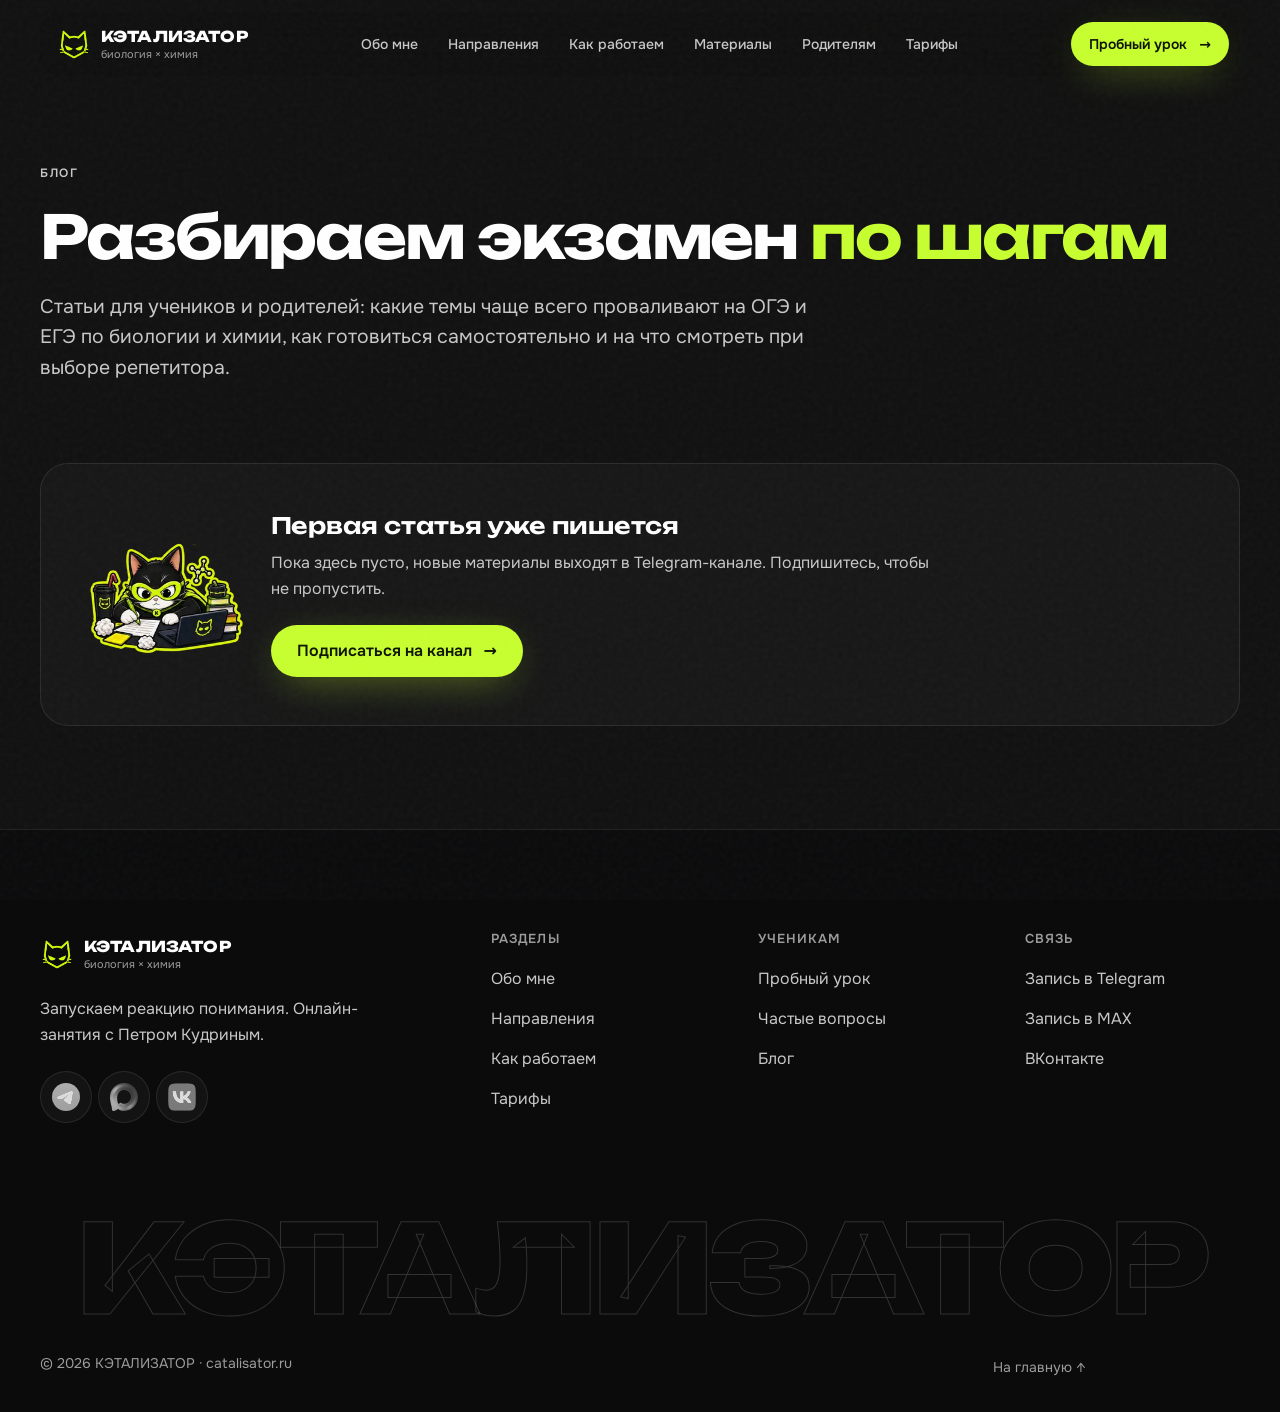
==== commit 27481718: "v3" ====
--- a/blog/index.html
+++ b/blog/index.html
@@ -1,7 +1,34 @@
 <!doctype html>
-<html lang="ru">
+<html lang="ru" class="no-js">
 <head>
   <meta charset="utf-8" />
+  <meta name="viewport" content="width=device-width, initial-scale=1, viewport-fit=cover" />
+  <script>document.documentElement.className='js';</script>
+  <title>Блог о подготовке к ОГЭ и ЕГЭ по биологии и химии | КЭТАЛИЗАТОР</title>
+  <meta name="description" content="Статьи о подготовке к ОГЭ и ЕГЭ по биологии и химии: частые ошибки на экзамене, разбор сложных тем, советы по самостоятельной подготовке. Пишет Пётр Кудрин." />
+  <meta name="robots" content="index, follow, max-image-preview:large" />
+  <link rel="canonical" href="https://catalisator.ru/blog/" />
+  <meta name="theme-color" content="#111111" />
+  <meta name="color-scheme" content="dark" />
+
+  <link rel="icon" href="/favicon.ico" sizes="any" />
+  <link rel="icon" href="/assets/favicon-32.png" type="image/png" sizes="32x32" />
+  <link rel="apple-touch-icon" href="/assets/apple-touch-icon.png" />
+  <link rel="manifest" href="/site.webmanifest" />
+
+  <meta property="og:type" content="website" />
+  <meta property="og:locale" content="ru_RU" />
+  <meta property="og:site_name" content="КЭТАЛИЗАТОР" />
+  <meta property="og:title" content="Блог КЭТАЛИЗАТОР: подготовка к ОГЭ и ЕГЭ по биологии и химии" />
+  <meta property="og:description" content="Частые ошибки на экзамене, разбор сложных тем, советы по самостоятельной подготовке." />
+  <meta property="og:image" content="https://catalisator.ru/assets/og-image.jpg" />
+  <meta property="og:url" content="https://catalisator.ru/blog/" />
+  <meta name="twitter:card" content="summary_large_image" />
+  <meta name="twitter:image" content="https://catalisator.ru/assets/og-image.jpg" />
+
+  <link rel="preload" href="/assets/fonts/unbounded-cyr.woff2" as="font" type="font/woff2" crossorigin />
+  <link rel="preload" href="/assets/fonts/onest-cyr.woff2" as="font" type="font/woff2" crossorigin />
+  <link rel="stylesheet" href="/styles.css" />
 
   <!-- Yandex.Metrika counter -->
   <script type="text/javascript">
@@ -22,143 +49,152 @@
     window.dataLayer = window.dataLayer || [];
     function gtag(){dataLayer.push(arguments);}
     gtag('js', new Date());
-
     gtag('config', 'G-RV0N1HMJJD');
   </script>
-
-  <meta name="viewport" content="width=device-width, initial-scale=1, viewport-fit=cover" />
-  <meta name="theme-color" content="#07090d" />
-  <meta name="description" content="Статьи о подготовке к ОГЭ и ЕГЭ по биологии и химии: частые ошибки на экзамене, разбор сложных тем, советы по самостоятельной подготовке. Пишет Пётр Кудрин." />
-  <title>Блог — КЭТАЛИЗАТОР | Биология и химия с Петром Кудриным</title>
-  <link rel="icon" href="../assets/brand-mark.png" type="image/png" />
-  <link rel="apple-touch-icon" href="../assets/brand-mark.png" />
-
-  <!-- Как выглядит ссылка на сайт в Telegram / VK / WhatsApp -->
-  <meta property="og:type" content="website" />
-  <meta property="og:locale" content="ru_RU" />
-  <meta property="og:site_name" content="КЭТАЛИЗАТОР" />
-  <meta property="og:title" content="Блог — КЭТАЛИЗАТОР | Биология и химия с Петром Кудриным" />
-  <meta property="og:description" content="Статьи о подготовке к ОГЭ и ЕГЭ по биологии и химии: частые ошибки на экзамене, разбор сложных тем, советы по самостоятельной подготовке." />
-  <meta property="og:image" content="https://catalisator.ru/assets/peter-hero.png" />
-  <meta property="og:url" content="https://catalisator.ru/blog/" />
-  <meta name="twitter:card" content="summary_large_image" />
-  <link rel="canonical" href="https://catalisator.ru/blog/" />
-
-  <link rel="preconnect" href="https://fonts.googleapis.com">
-  <link rel="preconnect" href="https://fonts.gstatic.com" crossorigin>
-  <link href="https://fonts.googleapis.com/css2?family=Manrope:wght@400;500;600;700;800&family=Montserrat:wght@500;600;700;800;900&display=swap" rel="stylesheet">
-  <link rel="stylesheet" href="../styles.css" />
 
   <script type="application/ld+json">
   {
     "@context": "https://schema.org",
-    "@type": "Blog",
-    "name": "Блог КЭТАЛИЗАТОР",
-    "description": "Статьи о подготовке к ОГЭ и ЕГЭ по биологии и химии.",
-    "url": "https://catalisator.ru/blog/",
-    "inLanguage": "ru",
-    "publisher": {
-      "@type": "EducationalOrganization",
-      "name": "КЭТАЛИЗАТОР",
-      "url": "https://catalisator.ru/"
-    },
-    "author": {
-      "@type": "Person",
-      "name": "Пётр Кудрин"
-    }
+    "@graph": [
+      {
+        "@type": "Blog",
+        "name": "Блог КЭТАЛИЗАТОР",
+        "description": "Статьи о подготовке к ОГЭ и ЕГЭ по биологии и химии.",
+        "url": "https://catalisator.ru/blog/",
+        "inLanguage": "ru",
+        "publisher": { "@type": "EducationalOrganization", "@id": "https://catalisator.ru/#org", "name": "КЭТАЛИЗАТОР", "url": "https://catalisator.ru/" },
+        "author": { "@type": "Person", "@id": "https://catalisator.ru/#peter", "name": "Пётр Кудрин" }
+      },
+      {
+        "@type": "BreadcrumbList",
+        "itemListElement": [
+          { "@type": "ListItem", "position": 1, "name": "Главная", "item": "https://catalisator.ru/" },
+          { "@type": "ListItem", "position": 2, "name": "Блог", "item": "https://catalisator.ru/blog/" }
+        ]
+      }
+    ]
   }
   </script>
 </head>
 <body>
   <noscript><div><img src="https://mc.yandex.ru/watch/112295779" style="position:absolute; left:-9999px;" alt="" /></div></noscript>
-  <div class="page-noise" aria-hidden="true"></div>
-  <div class="cursor-glow" aria-hidden="true"></div>
-
-  <header class="site-header" id="top">
-    <div class="nav-shell">
-      <a class="brand" href="../#top" aria-label="КЭТАЛИЗАТОР — на главную">
-        <picture><source type="image/webp" srcset="../assets/brand-mark.webp"><img class="brand-mark" src="../assets/brand-mark.png" alt="" aria-hidden="true" width="241" height="234" decoding="async" /></picture>
-        <span class="brand-copy">
-          <strong>КЭТАЛИЗАТОР</strong>
-          <small>биология × химия</small>
-        </span>
+  <a class="skip-link" href="#main">Перейти к содержанию</a>
+  <div class="grain" aria-hidden="true"></div>
+  <div id="scroll-sentinel" aria-hidden="true" style="position:absolute;top:0;left:0;height:40px;width:1px"></div>
+
+  <header class="site-header">
+    <div class="header-bar">
+      <a class="brand" href="/" aria-label="КЭТАЛИЗАТОР, на главную">
+        <img src="/assets/brand-mark.webp" alt="" width="241" height="234" />
+        <span class="brand-name"><strong>КЭТАЛИЗАТОР</strong><small>биология × химия</small></span>
       </a>
-
-      <nav class="desktop-nav" aria-label="Основная навигация">
-        <a href="../#about">Обо мне</a>
-        <a href="../#formats">Направления</a>
-        <a href="../#method">Как работаем</a>
-        <a href="../#materials">Материалы</a>
-        <a href="../#parents">Родителям</a>
-        <a href="../#tariffs">Тарифы</a>
-        <a href="./" class="active">Блог</a>
+      <nav class="nav" aria-label="Основная навигация">
+        <a href="/#about">Обо мне</a>
+        <a href="/#formats">Направления</a>
+        <a href="/#method">Как работаем</a>
+        <a href="/#materials">Материалы</a>
+        <a href="/#parents">Родителям</a>
+        <a href="/#tariffs">Тарифы</a>
       </nav>
-
       <div class="header-actions">
-        <div class="social-actions" aria-label="Социальные сети">
-          <a class="social-button" href="https://max.ru/u/f9LHodD0cOKz8u-ONa0H9h4THAJk7FckAPWvpkYEHCgTTvvI0jmM8DdzvXI" aria-label="MAX" title="MAX" target="_blank" rel="noopener noreferrer"><img src="../assets/max.svg" alt="" aria-hidden="true" width="24" height="24" decoding="async"></a>
-          <a class="social-button" href="https://t.me/catalisator_rep" aria-label="Telegram" title="Telegram" target="_blank" rel="noopener noreferrer"><img src="../assets/telegram.svg" alt="" aria-hidden="true" width="24" height="24" decoding="async"></a>
-          <a class="social-button" href="https://vk.ru/catalizator_rep" aria-label="ВКонтакте" title="ВКонтакте" target="_blank" rel="noopener noreferrer"><img src="../assets/vk.svg" alt="" aria-hidden="true" width="24" height="24" decoding="async"></a>
-        </div>
-        <a class="nav-cta" href="../#trial">Пробный урок <span>↗</span></a>
-      </div>
-      <button class="menu-button" aria-label="Открыть меню" aria-expanded="false">
-        <span></span><span></span>
-      </button>
-    </div>
-
-    <div class="mobile-menu" aria-hidden="true">
-      <a href="../#about">Обо мне</a>
-      <a href="../#formats">Направления</a>
-      <a href="../#method">Как работаем</a>
-      <a href="../#materials">Материалы</a>
-      <a href="../#parents">Родителям</a>
-      <a href="../#tariffs">Тарифы</a>
-      <a href="./">Блог</a>
-      <div class="mobile-socials">
-        <a class="social-button" href="https://max.ru/u/f9LHodD0cOKz8u-ONa0H9h4THAJk7FckAPWvpkYEHCgTTvvI0jmM8DdzvXI" aria-label="MAX" target="_blank" rel="noopener noreferrer"><img src="../assets/max.svg" alt="" aria-hidden="true" width="24" height="24" decoding="async"></a>
-        <a class="social-button" href="https://t.me/catalisator_rep" aria-label="Telegram" target="_blank" rel="noopener noreferrer"><img src="../assets/telegram.svg" alt="" aria-hidden="true" width="24" height="24" decoding="async"></a>
-        <a class="social-button" href="https://vk.ru/catalizator_rep" aria-label="ВКонтакте" target="_blank" rel="noopener noreferrer"><img src="../assets/vk.svg" alt="" aria-hidden="true" width="24" height="24" decoding="async"></a>
-      </div>
-      <a class="mobile-cta" href="../#trial">Записаться на пробный урок</a>
+        <a class="btn btn-primary btn-sm magnetic" href="/#trial">Пробный урок <span class="arrow" aria-hidden="true">→</span></a>
+        <button class="menu-btn" type="button" aria-expanded="false" aria-controls="menu" aria-label="Открыть меню"><span></span><span></span></button>
+      </div>
     </div>
   </header>
 
-  <main>
-    <section class="section section-shell blog-hero">
-      <span class="section-kicker">БЛОГ</span>
-      <h1>Разбираем экзамен<br><span class="lime">по шагам.</span></h1>
-      <p class="hero-lead">Статьи для учеников и родителей: какие темы чаще всего проваливают на ОГЭ и ЕГЭ по биологии и химии, как готовиться самостоятельно и на что смотреть при выборе репетитора. Пишу по опыту занятий — без воды и общих слов.</p>
+  <div class="sheet" id="menu" aria-hidden="true">
+    <div class="sheet-backdrop" data-close></div>
+    <div class="sheet-panel" role="dialog" aria-modal="true" aria-label="Меню">
+      <div class="sheet-head">
+        <a class="brand" href="/" aria-label="КЭТАЛИЗАТОР, на главную"><img src="/assets/brand-mark.webp" alt="" width="241" height="234" loading="lazy" /><span class="brand-name"><strong>КЭТАЛИЗАТОР</strong></span></a>
+        <button class="sheet-close" type="button" data-close aria-label="Закрыть меню">×</button>
+      </div>
+      <nav class="sheet-nav" aria-label="Меню разделов">
+        <a href="/#about">Обо мне</a>
+        <a href="/#formats">Направления</a>
+        <a href="/#method">Как работаем</a>
+        <a href="/#materials">Материалы</a>
+        <a href="/#parents">Родителям</a>
+        <a href="/#tariffs">Тарифы</a>
+      </nav>
+      <div class="sheet-foot"><a class="btn btn-primary btn-lg" href="/#trial">Пробный урок <span class="arrow" aria-hidden="true">→</span></a></div>
+    </div>
+  </div>
+
+  <main id="main">
+    <section class="blog-hero" aria-labelledby="blog-title">
+      <div class="container">
+        <p class="eyebrow">Блог</p>
+        <h1 class="h1" id="blog-title" style="margin-top:22px">Разбираем экзамен <span class="lime">по шагам</span></h1>
+        <p class="lead">Статьи для учеников и родителей: какие темы чаще всего проваливают на ОГЭ и ЕГЭ по биологии и химии, как готовиться самостоятельно и на что смотреть при выборе репетитора.</p>
+      </div>
     </section>
 
-    <section class="section section-shell" id="posts" aria-label="Статьи блога">
-      <div class="blog-grid">
-        <article class="blog-empty reveal">
-          <span class="bento-icon lime-bg">✎</span>
-          <h2>Первая статья пишется</h2>
-          <p>Разбираю тему по опыту занятий, чтобы получилось по делу, а не общими словами. Загляните через пару недель — или подпишитесь в Telegram, там будет ссылка сразу после публикации.</p>
-          <a class="button button-primary" href="https://t.me/catalisator_rep" target="_blank" rel="noopener noreferrer">Подписаться на Telegram-канал <span>↗</span></a>
+    <section class="section" style="padding-top:40px" aria-label="Статьи блога">
+      <div class="container">
+        <article class="blog-empty" data-reveal>
+          <img src="/assets/ket-working-256.webp" srcset="/assets/ket-working-256.webp 256w, /assets/ket-working-512.webp 512w" sizes="170px" width="256" height="256" alt="" loading="lazy" decoding="async" />
+          <div>
+            <h2 class="h3">Первая статья уже пишется</h2>
+            <p class="body">Пока здесь пусто, новые материалы выходят в Telegram-канале. Подпишитесь, чтобы не пропустить.</p>
+            <a class="btn btn-primary" data-social="telegram" href="https://t.me/catalisator_rep" target="_blank" rel="noopener noreferrer">Подписаться на канал <span class="arrow" aria-hidden="true">→</span></a>
+          </div>
         </article>
       </div>
     </section>
   </main>
 
   <footer class="footer">
-    <div class="section-shell footer-grid">
-      <div class="footer-brand">
-        <a class="brand" href="../#top">
-          <picture><source type="image/webp" srcset="../assets/brand-mark.webp"><img class="brand-mark" src="../assets/brand-mark.png" alt="" aria-hidden="true" width="241" height="234" decoding="async" /></picture>
-          <span class="brand-copy"><strong>КЭТАЛИЗАТОР</strong><small>биология × химия с Петром Кудриным</small></span>
-        </a>
-        <p>Запускаем реакцию понимания.</p>
-      </div>
-      <div class="footer-links"><strong>Сайт</strong><a href="../#about">Обо мне</a><a href="../#formats">Направления</a><a href="../#method">Как работаем</a><a href="../#tariffs">Тарифы</a></div>
-      <div class="footer-links"><strong>Ученикам</strong><a href="../#materials">Материалы</a><a href="../#parents">Родительский кабинет</a><a href="../#trial">Пробный урок</a></div>
-      <div class="footer-links"><strong>Связь</strong><a href="https://t.me/catalisator_rep" target="_blank" rel="noopener noreferrer">Telegram-канал</a><a href="https://t.me/catalisator_rep_bot" target="_blank" rel="noopener noreferrer">Бот для записи</a><a href="https://max.ru/u/f9LHodD0cOKz8u-ONa0H9h4THAJk7FckAPWvpkYEHCgTTvvI0jmM8DdzvXI" target="_blank" rel="noopener noreferrer">Написать Петру</a></div>
+    <div class="container">
+      <div class="footer-top">
+        <div class="footer-brand">
+          <a class="brand" href="/" aria-label="КЭТАЛИЗАТОР, на главную">
+            <img src="/assets/brand-mark.webp" alt="" width="241" height="234" loading="lazy" />
+            <span class="brand-name"><strong>КЭТАЛИЗАТОР</strong><small>биология × химия</small></span>
+          </a>
+          <p>Запускаем реакцию понимания. Онлайн-занятия с Петром Кудриным.</p>
+          <div class="socials socials-lg">
+            <a class="social" data-social="telegram" href="https://t.me/catalisator_rep" target="_blank" rel="noopener noreferrer" aria-label="Telegram-канал"><img src="/assets/telegram.svg" alt="" width="28" height="28" loading="lazy" /></a>
+            <a class="social" data-social="max" href="https://max.ru/u/f9LHodD0cOKz8u-ONa0H9h4THAJk7FckAPWvpkYEHCgTTvvI0jmM8DdzvXI" target="_blank" rel="noopener noreferrer" aria-label="MAX"><img src="/assets/max.svg" alt="" width="28" height="28" loading="lazy" /></a>
+            <a class="social" data-social="vk" href="https://vk.ru/catalizator_rep" target="_blank" rel="noopener noreferrer" aria-label="ВКонтакте"><img src="/assets/vk.svg" alt="" width="28" height="28" loading="lazy" /></a>
+            <a class="social" data-social="youtube" href="#" target="_blank" rel="noopener noreferrer" aria-label="YouTube" hidden><img src="/assets/youtube.svg" alt="" width="28" height="28" loading="lazy" /></a>
+          </div>
+        </div>
+        <nav class="footer-col" aria-labelledby="f-nav">
+          <h2 id="f-nav">Разделы</h2>
+          <ul>
+            <li><a href="/#about">Обо мне</a></li>
+            <li><a href="/#formats">Направления</a></li>
+            <li><a href="/#method">Как работаем</a></li>
+            <li><a href="/#tariffs">Тарифы</a></li>
+          </ul>
+        </nav>
+        <nav class="footer-col" aria-labelledby="f-students">
+          <h2 id="f-students">Ученикам</h2>
+          <ul>
+            <li><a href="/#trial">Пробный урок</a></li>
+            <li><a href="/#faq">Частые вопросы</a></li>
+            <li><a href="/blog/" aria-current="page">Блог</a></li>
+          </ul>
+        </nav>
+        <div class="footer-col">
+          <h2>Связь</h2>
+          <ul>
+            <li><a data-booking="telegram" href="https://t.me/catalisator_rep_bot" target="_blank" rel="noopener noreferrer">Запись в Telegram</a></li>
+            <li><a data-booking="max" href="https://max.ru/u/f9LHodD0cOKz8u-ONa0H9h4THAJk7FckAPWvpkYEHCgTTvvI0jmM8DdzvXI" target="_blank" rel="noopener noreferrer">Запись в MAX</a></li>
+            <li><a data-social="vk" href="https://vk.ru/catalizator_rep" target="_blank" rel="noopener noreferrer">ВКонтакте</a></li>
+          </ul>
+        </div>
+      </div>
+      <p class="wordmark" aria-hidden="true">КЭТАЛИЗАТОР</p>
+      <div class="footer-bottom">
+        <span>© <span data-year>2026</span> КЭТАЛИЗАТОР · catalisator.ru</span>
+        <a href="/">На главную ↑</a>
+      </div>
     </div>
-    <div class="section-shell footer-bottom"><span>© 2026 КЭТАЛИЗАТОР</span><span>Биология × Химия</span><a href="../#top">На главную ↑</a></div>
   </footer>
 
-  <script src="../app.js"></script>
+  <script src="/app.js" defer></script>
 </body>
 </html>
--- a/styles.css
+++ b/styles.css
@@ -1,429 +1,718 @@
+/* =====================================================================
+   КЭТАЛИЗАТОР · design system v6
+   Native CSS, без сборки. Тема одна: тёмная (фирменный #111).
+   Breakpoints (для справки, в media-запросах переменные не работают):
+   sm 480 · md 768 · lg 1024 · xl 1280 · 2xl 1536
+   ===================================================================== */
+
+@font-face{font-family:"Unbounded";src:url("assets/fonts/unbounded-cyr.woff2") format("woff2");font-weight:400 800;font-display:swap;unicode-range:U+0301,U+0400-045F,U+0490-0491,U+04B0-04B1,U+2116}
+@font-face{font-family:"Unbounded";src:url("assets/fonts/unbounded-lat.woff2") format("woff2");font-weight:400 800;font-display:swap;unicode-range:U+0000-00FF,U+0131,U+0152-0153,U+02BB-02BC,U+02C6,U+02DA,U+02DC,U+0304,U+0308,U+0329,U+2000-206F,U+20AC,U+2122,U+2191,U+2193,U+2212,U+2215,U+FEFF,U+FFFD}
+@font-face{font-family:"Onest";src:url("assets/fonts/onest-cyr.woff2") format("woff2");font-weight:400 700;font-display:swap;unicode-range:U+0301,U+0400-045F,U+0490-0491,U+04B0-04B1,U+2116}
+@font-face{font-family:"Onest";src:url("assets/fonts/onest-lat.woff2") format("woff2");font-weight:400 700;font-display:swap;unicode-range:U+0000-00FF,U+0131,U+0152-0153,U+02BB-02BC,U+02C6,U+02DA,U+02DC,U+0304,U+0308,U+0329,U+2000-206F,U+20AC,U+2122,U+2191,U+2193,U+2212,U+2215,U+FEFF,U+FFFD}
+
 :root{
-  --bg:#07090d;--bg2:#0b0f16;--card:#0e131b;--card2:#111823;--white:#f7f9fb;--muted:#9ca6b4;
-  --lime:#c7ff2f;--blue:#4169ff;--line:rgba(255,255,255,.12);--line2:rgba(65,105,255,.32);
-  --radius:30px;--max:1440px;--shadow:0 30px 80px rgba(0,0,0,.35);
-}
-*{box-sizing:border-box}html{scroll-behavior:smooth}body{margin:0;background:var(--bg);color:var(--white);font-family:Manrope,system-ui,sans-serif;overflow-x:hidden}a{color:inherit;text-decoration:none}img{display:block;max-width:100%}button{font:inherit}.section-shell{width:min(calc(100% - 48px),var(--max));margin-inline:auto}.section{padding:120px 0;position:relative}.page-noise{position:fixed;inset:0;pointer-events:none;z-index:9999;opacity:.032;background-image:url("data:image/svg+xml,%3Csvg viewBox='0 0 160 160' xmlns='http://www.w3.org/2000/svg'%3E%3Cfilter id='n'%3E%3CfeTurbulence type='fractalNoise' baseFrequency='.85' numOctaves='3' stitchTiles='stitch'/%3E%3C/filter%3E%3Crect width='100%25' height='100%25' filter='url(%23n)' opacity='1'/%3E%3C/svg%3E")}.cursor-glow{position:fixed;width:500px;height:500px;border-radius:50%;background:radial-gradient(circle,rgba(65,105,255,.08),transparent 64%);pointer-events:none;z-index:0;transform:translate(-50%,-50%)}
-.site-header{position:fixed;top:18px;left:0;right:0;z-index:1000;padding:0 20px}.nav-shell{max-width:1500px;margin:auto;height:68px;border:1px solid rgba(255,255,255,.14);border-radius:22px;background:rgba(8,11,16,.72);backdrop-filter:blur(22px) saturate(135%);display:flex;align-items:center;padding:0 16px 0 20px;box-shadow:0 12px 50px rgba(0,0,0,.26)}.brand{display:inline-flex;align-items:center;gap:11px;min-width:max-content}.brand-mark{width:38px;color:var(--lime)}.brand-copy{display:grid;line-height:1}.brand-copy strong{font-family:Montserrat,sans-serif;font-weight:900;font-size:16px;letter-spacing:.02em}.brand-copy small{color:var(--muted);font-size:10px;margin-top:5px}.desktop-nav{display:flex;gap:6px;margin:auto}.desktop-nav a{font-size:13px;color:#c5cbd4;padding:11px 12px;border-radius:12px;transition:.2s}.desktop-nav a:hover{color:#fff;background:rgba(255,255,255,.06)}.nav-cta{display:flex;align-items:center;gap:14px;background:var(--lime);color:#091005;font-weight:800;padding:13px 18px;border-radius:14px;font-size:13px}.nav-cta span{font-size:18px}.menu-button{display:none;margin-left:auto;background:none;border:0;width:42px;height:42px;position:relative}.menu-button span{position:absolute;width:22px;height:2px;background:#fff;left:10px;top:17px;transition:.25s}.menu-button span:last-child{top:25px}.menu-button.active span:first-child{transform:translateY(4px) rotate(45deg)}.menu-button.active span:last-child{transform:translateY(-4px) rotate(-45deg)}.mobile-menu{display:none}
-.hero{padding-top:140px;min-height:100svh;display:flex;align-items:center;position:relative}.hero::before{content:"";position:absolute;inset:-20% -10% 0;background:radial-gradient(circle at 68% 35%,rgba(65,105,255,.11),transparent 30%),radial-gradient(circle at 82% 58%,rgba(199,255,47,.08),transparent 26%);pointer-events:none}.hero-grid{display:grid;grid-template-columns:1.05fr .95fr;gap:50px;align-items:center;width:100%;position:relative;z-index:1}.eyebrow{display:inline-flex;align-items:center;gap:10px;color:#c7ced8;font-size:13px;border:1px solid var(--line);padding:9px 14px;border-radius:999px;background:rgba(255,255,255,.025);margin-bottom:28px}.pulse-dot{width:7px;height:7px;background:var(--lime);border-radius:50%;box-shadow:0 0 0 0 rgba(199,255,47,.4);animation:pulse 2s infinite}.hero h1,.section h2{font-family:Montserrat,sans-serif;letter-spacing:-.055em;margin:0}.hero h1{font-size:clamp(64px,7.1vw,124px);line-height:.88;font-weight:900}.lime{color:var(--lime)}.blue{color:var(--blue)}.outline{color:transparent;-webkit-text-stroke:1px rgba(255,255,255,.75)}.hero-lead{max-width:700px;color:#b7c0cc;font-size:clamp(17px,1.4vw,22px);line-height:1.55;margin:30px 0 0}.hero-actions{display:flex;gap:12px;margin-top:32px;flex-wrap:wrap}.button{display:inline-flex;align-items:center;justify-content:center;gap:20px;min-height:58px;padding:0 24px;border-radius:16px;font-weight:800;font-size:15px;transition:.25s}.button-primary{background:var(--lime);color:#090e05;box-shadow:0 0 0 1px var(--lime),0 12px 34px rgba(199,255,47,.12)}.button-primary:hover{transform:translateY(-2px);box-shadow:0 0 0 1px var(--lime),0 16px 45px rgba(199,255,47,.19)}.button-ghost{border:1px solid var(--line);background:rgba(255,255,255,.035)}.button-ghost:hover{border-color:rgba(65,105,255,.6);background:rgba(65,105,255,.08)}.hero-meta{display:flex;gap:32px;margin-top:38px;padding-top:25px;border-top:1px solid var(--line);max-width:680px}.hero-meta div{display:flex;align-items:flex-start;gap:10px}.hero-meta strong{font-family:Montserrat;font-size:22px;color:var(--lime)}.hero-meta span{font-size:11px;line-height:1.35;color:var(--muted)}.hero-visual{height:min(76vh,780px);min-height:600px;position:relative}.hero-card{position:absolute;inset:5% 6% 0 7%;border-radius:50px;overflow:hidden}.glass-card{background:linear-gradient(145deg,rgba(16,22,32,.72),rgba(9,12,18,.82));border:1px solid rgba(255,255,255,.12);box-shadow:var(--shadow);backdrop-filter:blur(12px)}.hero-card::before{content:"";position:absolute;inset:auto 0 0;height:52%;background:linear-gradient(0deg,rgba(7,9,13,.72),transparent);z-index:2}.hero-peter{position:absolute;bottom:0;left:4%;width:92%;height:93%;object-fit:contain;object-position:bottom center;z-index:1;filter:drop-shadow(0 20px 40px rgba(0,0,0,.45))}.hero-status{position:absolute;top:24px;left:24px;z-index:4;border:1px solid var(--line);border-radius:999px;padding:10px 14px;background:rgba(7,9,13,.62);font-size:12px}.hero-status span{display:inline-block;width:7px;height:7px;background:var(--lime);border-radius:50%;margin-right:6px}.hero-sticker{position:absolute;right:-1%;bottom:3%;width:32%;z-index:5;filter:drop-shadow(0 22px 26px rgba(0,0,0,.36))}.sticker{pointer-events:none;user-select:none}.float{animation:float 5.5s ease-in-out infinite}.orb{position:absolute;border-radius:50%;filter:blur(30px);opacity:.48}.orb-blue{width:260px;height:260px;background:var(--blue);right:5%;top:15%}.orb-lime{width:180px;height:180px;background:var(--lime);left:15%;bottom:10%;opacity:.12}.formula{position:absolute;font-family:Montserrat;color:rgba(65,105,255,.65);font-weight:700;z-index:0}.f1{top:6%;right:4%;font-size:25px}.f2{bottom:12%;left:0;transform:rotate(-8deg)}.f3{top:43%;left:0;font-size:20px}.scroll-cue{position:absolute;bottom:24px;left:0;color:#6f7986;font-size:10px;text-transform:uppercase;letter-spacing:.22em;display:flex;align-items:center;gap:14px}.scroll-cue i{width:50px;height:1px;background:#47505b;position:relative}.scroll-cue i::after{content:"";position:absolute;width:14px;height:1px;background:var(--lime);animation:scan 2s infinite}
-.ticker{overflow:hidden;border-top:1px solid var(--line);border-bottom:1px solid var(--line);background:#090c11}.ticker-track{width:max-content;display:flex;align-items:center;gap:34px;padding:20px 0;animation:ticker 30s linear infinite}.ticker span{font-family:Montserrat;font-size:14px;font-weight:800;color:#cbd2db;letter-spacing:.08em}.ticker i{color:var(--lime);font-style:normal}
-.section-head{display:grid;grid-template-columns:1.15fr .55fr;gap:60px;align-items:end;margin-bottom:55px}.section-kicker{display:block;color:var(--blue);font-family:Montserrat;font-weight:800;letter-spacing:.16em;font-size:11px;margin-bottom:18px}.section h2{font-size:clamp(42px,5vw,78px);line-height:.98;font-weight:800}.section-head p{color:var(--muted);font-size:15px;line-height:1.65;margin:0 0 8px}.about-grid{display:grid;grid-template-columns:.78fr 1.22fr;gap:24px}.about-photo-card{min-height:670px;position:relative;border-radius:var(--radius);overflow:hidden;background:radial-gradient(circle at 50% 70%,rgba(65,105,255,.14),transparent 42%),var(--card);border:1px solid var(--line)}.about-peter{position:absolute;inset:0;width:100%;height:100%;object-fit:contain;object-position:bottom center;z-index:2}.photo-caption{position:absolute;top:24px;left:24px;z-index:3;background:rgba(7,9,13,.64);border:1px solid var(--line);padding:10px 13px;border-radius:999px;font-size:11px}.lab-glow{position:absolute;width:250px;height:250px;background:var(--lime);filter:blur(80px);opacity:.08;right:-60px;bottom:30px}.about-bento{display:grid;grid-template-columns:1fr 1fr;grid-auto-rows:minmax(210px,auto);gap:16px}.bento-card{position:relative;border:1px solid var(--line);border-radius:24px;padding:28px;background:linear-gradient(145deg,rgba(19,26,37,.72),rgba(10,14,20,.94));overflow:hidden;transition:.25s}.bento-card:hover{transform:translateY(-4px);border-color:rgba(65,105,255,.42)}.bento-card.wide{grid-column:span 2}.bento-card small{display:block;color:var(--muted);font-size:11px;text-transform:uppercase;letter-spacing:.12em;margin-top:36px}.bento-card strong{font-family:Montserrat;font-size:clamp(19px,2vw,28px);line-height:1.18;display:block;margin-top:8px}.bento-card p{color:var(--muted);font-size:13px;line-height:1.55;max-width:620px}.bento-icon{position:absolute;right:24px;top:24px;width:54px;height:54px;border-radius:17px;display:grid;place-items:center;font-family:Montserrat;font-weight:900;font-size:12px}.bento-icon.blue{border:1px solid rgba(65,105,255,.45);color:var(--blue);background:rgba(65,105,255,.08)}.lime-bg{background:var(--lime);color:#071000}
-.format-grid{display:grid;grid-template-columns:1fr 1fr;gap:18px}.format-card{min-height:360px;border:1px solid var(--line);border-radius:28px;padding:30px;position:relative;overflow:hidden;background:linear-gradient(145deg,#101721,#090d13);transition:.3s}.format-card::after{content:"";position:absolute;inset:auto -8% -32% 38%;height:70%;background:radial-gradient(circle,rgba(65,105,255,.16),transparent 64%)}.format-card.bio::after{background:radial-gradient(circle,rgba(199,255,47,.10),transparent 64%)}.format-card:hover{transform:translateY(-5px);border-color:rgba(199,255,47,.3)}.format-top{position:relative;z-index:3;display:flex;align-items:center;gap:10px;font-family:Montserrat;font-weight:800;font-size:13px}.format-top span{color:var(--lime)}.chem .format-top span{color:var(--blue)}.format-top b{font-size:10px;border:1px solid var(--line);border-radius:999px;padding:6px 9px}.format-card h3{font-family:Montserrat;font-size:clamp(28px,3vw,44px);max-width:72%;line-height:1.02;margin:50px 0 12px;position:relative;z-index:3}.format-card p{color:var(--muted);max-width:56%;font-size:13px;line-height:1.55;position:relative;z-index:3}.format-footer{position:absolute;bottom:28px;left:30px;right:30px;display:flex;align-items:center;justify-content:space-between;z-index:5;color:#abb4c1;font-size:12px}.format-footer a{width:46px;height:46px;border-radius:50%;display:grid;place-items:center;border:1px solid rgba(199,255,47,.45);color:var(--lime);font-size:20px;transition:.2s}.format-footer a:hover{background:var(--lime);color:#071000}.format-sticker{position:absolute;width:37%;right:-2%;bottom:7%;z-index:4;filter:drop-shadow(0 14px 24px rgba(0,0,0,.28));transition:.4s}.format-card:hover .format-sticker{transform:translateY(-8px) rotate(1deg)}.format-sticker.compact{width:33%}
-.method-layout{display:grid;grid-template-columns:.78fr 1.22fr;gap:30px;align-items:stretch}.method-copy{position:relative;border:1px solid var(--line);border-radius:30px;padding:42px;overflow:hidden;min-height:780px;background:linear-gradient(180deg,#10161f,#080b10)}.method-copy h2{font-size:clamp(42px,4.3vw,68px)}.method-copy>p{color:var(--muted);line-height:1.65;font-size:14px;max-width:560px}.teaching-photo{position:absolute;left:0;right:0;bottom:0;width:100%;height:54%;object-fit:contain;object-position:bottom center;filter:drop-shadow(0 25px 35px rgba(0,0,0,.35))}.steps{display:grid;gap:14px;position:relative}.step-card{display:grid;grid-template-columns:80px 1fr;gap:20px;align-items:center;border:1px solid var(--line);border-radius:24px;padding:28px 32px;background:var(--card);min-height:150px;transition:.25s}.step-card:hover{border-color:rgba(65,105,255,.52);transform:translateX(4px)}.step-num{font-family:Montserrat;font-size:30px;font-weight:800;color:var(--blue);opacity:.8}.step-card h3{font-family:Montserrat;font-size:24px;margin:0 0 7px}.step-card p{margin:0;color:var(--muted);font-size:13px;line-height:1.55}.steps-sticker{position:absolute;width:170px;right:-55px;bottom:-60px;z-index:4}
-.materials-section{background:linear-gradient(180deg,transparent,rgba(65,105,255,.035),transparent);overflow:hidden}.materials-rail-wrap{position:relative;max-width:1720px;margin:auto;padding:0 80px}.materials-rail{display:flex;gap:20px;overflow-x:auto;scroll-snap-type:x mandatory;scrollbar-width:none;padding:0 0 20px}.materials-rail::-webkit-scrollbar{display:none}.material-card{flex:0 0 min(76vw,760px);scroll-snap-align:center;border:1px solid var(--line);border-radius:28px;overflow:hidden;background:#090d13;margin:0}.material-card img{aspect-ratio:16/9;width:100%;object-fit:cover}.material-card figcaption{display:flex;gap:14px;align-items:center;padding:18px 22px;font-family:Montserrat;font-weight:700;font-size:13px}.material-card figcaption span{color:var(--blue);font-size:10px;border:1px solid rgba(65,105,255,.4);padding:5px 8px;border-radius:999px}.rail-button{position:absolute;top:44%;z-index:4;width:50px;height:50px;border-radius:50%;border:1px solid var(--line);background:rgba(7,9,13,.76);backdrop-filter:blur(14px);color:#fff;font-size:20px;cursor:pointer}.rail-prev{left:16px}.rail-next{right:16px}.materials-sticker{position:absolute;width:155px;right:2%;top:75px;transform:rotate(4deg)}
-.parent-grid{display:grid;grid-template-columns:.72fr 1.28fr;gap:40px;align-items:center}.parent-copy h2{font-size:clamp(46px,5vw,78px)}.parent-copy>p{color:var(--muted);line-height:1.65}.check-list{list-style:none;margin:28px 0;padding:0;display:grid;gap:13px}.check-list li{position:relative;padding-left:28px;color:#d1d7df;font-size:13px}.check-list li::before{content:"✓";position:absolute;left:0;color:var(--lime);font-weight:900}.privacy-note{margin-top:30px;border:1px solid var(--line);background:rgba(255,255,255,.025);border-radius:16px;padding:14px 16px;font-size:11px;color:var(--muted)}.privacy-note span{color:var(--blue);margin-right:8px}.dashboard-shell{position:relative;border:1px solid rgba(65,105,255,.45);border-radius:28px;padding:30px;background:linear-gradient(145deg,#111722,#090d14);box-shadow:0 0 80px rgba(65,105,255,.08);overflow:hidden}.dashboard-shell::before{content:"";position:absolute;right:-120px;top:-130px;width:330px;height:330px;background:radial-gradient(circle,rgba(65,105,255,.18),transparent 65%)}.dashboard-top,.dash-title{display:flex;align-items:center;justify-content:space-between}.dashboard-top>div{display:grid}.dashboard-top strong{font-family:Montserrat;font-size:16px}.dashboard-top small{color:var(--muted);margin-top:4px}.dashboard-live{color:var(--lime);font-size:10px}.dashboard-stats{display:grid;grid-template-columns:repeat(3,1fr);gap:12px;margin:28px 0}.dashboard-stats div{border:1px solid var(--line);border-radius:18px;padding:20px;display:flex;gap:12px;align-items:center;background:rgba(255,255,255,.02)}.dashboard-stats strong{font-family:Montserrat;font-size:34px}.dashboard-stats span{font-size:10px;color:var(--muted);line-height:1.3}.dashboard-box{border:1px solid var(--line);border-radius:17px;padding:18px;margin-top:12px;background:rgba(5,8,12,.42)}.dash-title{font-family:Montserrat;font-size:11px;font-weight:800}.dash-title small{color:#677180;font-weight:500}.dashboard-box p{color:#d6dbe2;font-size:12px;margin:12px 0 0}.tag{font-size:9px;padding:4px 7px;border-radius:999px;margin-right:8px}.blue-tag{background:rgba(65,105,255,.13);color:#7693ff}.grade{background:rgba(199,255,47,.16);color:var(--lime);padding:5px 8px;border-radius:999px}.dashboard-sticker{position:absolute;width:135px;right:-10px;bottom:-8px;filter:drop-shadow(0 8px 16px rgba(0,0,0,.35))}
-.tariff-grid{display:grid;grid-template-columns:repeat(3,1fr);gap:16px}.tariff-card{border:1px solid var(--line);border-radius:27px;padding:30px;background:linear-gradient(180deg,#111722,#0a0e14);position:relative;overflow:hidden}.tariff-card.featured{border-color:rgba(65,105,255,.55);box-shadow:0 15px 50px rgba(65,105,255,.08);transform:translateY(-10px)}.popular{position:absolute;right:16px;top:16px;background:var(--blue);padding:6px 9px;border-radius:999px;font-size:8px;font-family:Montserrat;font-weight:900;letter-spacing:.08em}.tariff-label{font-family:Montserrat;font-weight:900;color:var(--lime);font-size:13px}.tariff-label.blue{color:var(--blue)}.lesson-count{font-family:Montserrat;display:block;font-size:56px;margin:18px 0 24px}.lesson-count small{font-size:14px;color:var(--muted);font-weight:500}.tariff-card ul{list-style:none;margin:0 0 30px;padding:0;display:grid;gap:12px;color:#c5ccd5;font-size:12px}.tariff-card li::before{content:"✓";color:var(--lime);margin-right:9px}.tariff-card a{display:flex;justify-content:space-between;align-items:center;border-top:1px solid var(--line);padding-top:22px;font-size:13px;font-weight:800}.featured a,.featured li::before{color:#7e97ff}.referral-strip{margin-top:30px;border:1px solid var(--line);border-radius:26px;min-height:155px;padding:26px 180px 26px 30px;background:linear-gradient(90deg,rgba(199,255,47,.05),rgba(65,105,255,.05));position:relative;overflow:hidden;display:flex;align-items:center}.referral-strip>div{display:flex;align-items:center;gap:22px}.referral-icon{width:74px;height:74px;border-radius:20px;display:grid;place-items:center;background:var(--lime);color:#071000;font-family:Montserrat;font-weight:900;font-size:20px}.referral-strip strong{font-family:Montserrat;font-size:21px}.referral-strip p{margin:5px 0 0;color:var(--muted);font-size:12px}.referral-sticker{position:absolute;width:160px;right:18px;bottom:-20px}
-.philosophy-grid{display:grid;grid-template-columns:.9fr 1.1fr;gap:22px}.laptop-card,.philosophy-copy{min-height:610px;border:1px solid var(--line);border-radius:30px;overflow:hidden;position:relative;background:var(--card)}.laptop-photo{position:absolute;inset:0;width:100%;height:100%;object-fit:contain;object-position:bottom center}.laptop-caption{position:absolute;left:24px;bottom:24px;background:rgba(7,9,13,.75);backdrop-filter:blur(14px);border:1px solid var(--line);border-radius:16px;padding:13px 16px;font-size:11px}.laptop-caption span{color:var(--lime);font-weight:800}.philosophy-copy{padding:46px}.philosophy-copy blockquote{font-family:Montserrat;font-size:clamp(40px,4.5vw,68px);font-weight:800;letter-spacing:-.05em;line-height:1.02;margin:0;max-width:850px}.philosophy-copy>p{max-width:650px;color:var(--muted);line-height:1.7;margin-top:24px}.mini-points{display:flex;flex-wrap:wrap;gap:8px;margin-top:35px}.mini-points span{border:1px solid var(--line);padding:10px 12px;border-radius:999px;font-size:10px;color:#c8ced7}.philosophy-sticker{position:absolute;width:190px;right:15px;bottom:-25px}
-.trial-section{padding-top:40px}.trial-card{min-height:540px;border-radius:38px;background:var(--lime);color:#071000;padding:64px;position:relative;overflow:hidden}.section-kicker.dark{color:#24300a}.trial-copy{position:relative;z-index:4;max-width:900px}.trial-card h2{font-size:clamp(54px,6vw,94px);max-width:1050px}.trial-card h2 span{color:var(--blue)}.trial-card p{max-width:700px;font-size:15px;line-height:1.65}.trial-actions{display:flex;align-items:center;gap:18px;margin-top:28px;flex-wrap:wrap}.trial-button{background:#07090d;color:#fff;min-width:270px}.trial-actions small{max-width:260px;color:#39420f}.trial-sticker{position:absolute;width:min(100%,360px);right:4%;bottom:-12px;z-index:3;filter:drop-shadow(0 18px 24px rgba(0,0,0,.18))}.trial-orbit{position:absolute;width:700px;height:700px;border:1px solid rgba(7,16,0,.18);border-radius:50%;right:-220px;top:-80px}.trial-orbit::after{content:"";position:absolute;width:14px;height:14px;background:var(--blue);border-radius:50%;left:8%;top:32%}
-.footer{padding:70px 0 26px;background:#05070a;border-top:1px solid var(--line)}.footer-grid{display:grid;grid-template-columns:2fr repeat(3,1fr);gap:40px}.footer-brand p{color:var(--muted);font-size:12px;margin-top:20px}.footer-links{display:grid;align-content:start;gap:12px}.footer-links strong{font-family:Montserrat;font-size:11px;margin-bottom:5px}.footer-links a{font-size:11px;color:var(--muted)}.footer-links a:hover{color:#fff}.footer-bottom{margin-top:50px;padding-top:22px;border-top:1px solid var(--line);display:flex;justify-content:space-between;color:#5e6875;font-size:9px;text-transform:uppercase;letter-spacing:.12em}.footer-bottom a{color:#9aa4b0}
-.reveal{opacity:0;transform:translateY(22px);transition:opacity .7s ease,transform .7s cubic-bezier(.2,.7,.2,1)}.reveal.visible{opacity:1;transform:none}@keyframes pulse{70%{box-shadow:0 0 0 8px rgba(199,255,47,0)}100%{box-shadow:0 0 0 0 rgba(199,255,47,0)}}@keyframes float{0%,100%{transform:translateY(0) rotate(-1deg)}50%{transform:translateY(-14px) rotate(1deg)}}@keyframes scan{0%{left:0}100%{left:36px}}@keyframes ticker{to{transform:translateX(-50%)}}
-@media(max-width:1100px){.desktop-nav{display:none}.menu-button{display:block}.nav-cta{margin-left:auto;margin-right:8px}.mobile-menu{position:absolute;left:20px;right:20px;top:78px;border:1px solid var(--line);border-radius:22px;background:rgba(8,11,16,.96);backdrop-filter:blur(22px);padding:14px;display:grid;gap:4px;opacity:0;pointer-events:none;transform:translateY(-10px);transition:.25s}.mobile-menu.open{opacity:1;pointer-events:auto;transform:none}.mobile-menu a{padding:12px 14px;border-radius:12px;color:#c7ced8;font-size:13px}.mobile-menu a:hover{background:rgba(255,255,255,.05)}.mobile-menu .mobile-cta{background:var(--lime);color:#071000;font-weight:800;margin-top:6px}.hero-grid{grid-template-columns:1fr}.hero{padding-top:130px}.hero-copy{padding-top:45px}.hero-visual{height:650px}.section-head{grid-template-columns:1fr;gap:18px}.section-head p{max-width:720px}.about-grid,.method-layout,.parent-grid,.philosophy-grid{grid-template-columns:1fr}.about-photo-card{min-height:630px}.method-copy{min-height:680px}.teaching-photo{height:60%}.steps-sticker{right:10px}.parent-copy{max-width:760px}.tariff-grid{grid-template-columns:1fr}.tariff-card.featured{transform:none}.format-card h3{max-width:70%}.footer-grid{grid-template-columns:1.5fr 1fr 1fr}.footer-links:last-child{grid-column:2/4}.trial-sticker{opacity:.4;width:40%}}
-@media(max-width:720px){.section-shell{width:min(calc(100% - 28px),var(--max))}.section{padding:82px 0}.site-header{top:10px;padding:0 8px}.nav-shell{height:60px;border-radius:18px;padding:0 10px 0 14px}.brand-mark{width:30px}.brand-copy strong{font-size:13px}.brand-copy small{display:none}.nav-cta{display:none}.mobile-menu{left:8px;right:8px;top:68px}.hero{padding-top:95px;min-height:auto}.hero h1{font-size:clamp(54px,17vw,78px)}.hero-lead{font-size:15px}.hero-actions{display:grid}.button{width:100%}.hero-meta{gap:14px;justify-content:space-between}.hero-meta div{display:grid;gap:4px}.hero-meta strong{font-size:17px}.hero-meta span{font-size:9px}.hero-visual{min-height:460px;height:500px}.hero-card{inset:3% 2% 0;border-radius:28px}.hero-sticker{width:38%;right:-4%}.scroll-cue{display:none}.section h2{font-size:clamp(38px,12vw,56px)}.about-grid{gap:14px}.about-photo-card{min-height:500px}.about-bento{grid-template-columns:1fr}.bento-card.wide{grid-column:auto}.bento-card{min-height:190px}.format-grid{grid-template-columns:1fr}.format-card{min-height:330px}.format-card h3{max-width:75%;font-size:32px}.format-card p{max-width:66%}.format-sticker{width:42%}.method-copy{padding:28px;min-height:560px}.teaching-photo{height:52%}.step-card{grid-template-columns:54px 1fr;padding:22px;min-height:130px}.step-num{font-size:24px}.step-card h3{font-size:19px}.steps-sticker{width:115px;right:-6px;bottom:-35px}.materials-rail-wrap{padding:0 14px}.material-card{flex-basis:88vw}.rail-button{display:none}.materials-sticker{display:none}.dashboard-shell{padding:18px}.dashboard-stats{grid-template-columns:1fr 1fr 1fr;gap:7px}.dashboard-stats div{padding:12px;display:grid}.dashboard-stats strong{font-size:25px}.dashboard-sticker{width:90px;opacity:.8}.referral-strip{padding:22px 105px 22px 20px}.referral-icon{width:58px;height:58px;border-radius:15px}.referral-strip>div{gap:13px}.referral-strip strong{font-size:17px}.referral-sticker{width:110px;right:0}.laptop-card,.philosophy-copy{min-height:520px}.philosophy-copy{padding:28px}.philosophy-copy blockquote{font-size:42px}.philosophy-sticker{width:120px;opacity:.75}.trial-card{padding:38px 24px;min-height:600px;border-radius:28px}.trial-card h2{font-size:48px}.trial-sticker{width:210px;right:-25px;opacity:.55}.trial-actions{max-width:300px}.footer-grid{grid-template-columns:1fr 1fr}.footer-brand{grid-column:1/-1}.footer-links:last-child{grid-column:auto}.footer-bottom{gap:12px;flex-wrap:wrap}.ticker-track{padding:16px 0}.ticker span{font-size:12px}}
-@media(prefers-reduced-motion:reduce){html{scroll-behavior:auto}.reveal{opacity:1;transform:none;transition:none}.float,.ticker-track,.pulse-dot{animation:none}.cursor-glow{display:none}}
-
-/* ===== V3 refinements: exact brand mark, sticky nav, social icons, hero scale ===== */
-.brand-mark{
-  width:38px;
-  height:38px;
-  object-fit:contain;
-  flex:0 0 38px;
-  filter:drop-shadow(0 0 10px rgba(199,255,47,.08));
-}
-.site-header{
-  position:fixed;
-  top:14px;
-  left:0;
-  right:0;
-  z-index:1200;
-  padding:0 20px;
-  transition:top .25s ease;
-}
-.site-header.scrolled{top:8px}
-.site-header.scrolled .nav-shell{
-  background:rgba(7,9,13,.88);
-  border-color:rgba(255,255,255,.17);
-  box-shadow:0 14px 50px rgba(0,0,0,.42);
-}
-.nav-shell{transition:background .25s ease,border-color .25s ease,box-shadow .25s ease}
-.desktop-nav a{position:relative;transition:color .22s ease,background .22s ease,box-shadow .22s ease}
-.desktop-nav a.active{
-  color:var(--lime);
-  background:rgba(199,255,47,.075);
-  box-shadow:inset 0 0 0 1px rgba(199,255,47,.16);
-}
-.desktop-nav a.active::after{
-  content:"";
-  position:absolute;
-  left:13px;
-  right:13px;
-  bottom:5px;
-  height:1.5px;
-  border-radius:2px;
-  background:var(--lime);
-  box-shadow:0 0 10px rgba(199,255,47,.35);
-}
-.header-actions{display:flex;align-items:center;gap:10px;margin-left:12px}
-.social-actions{display:flex;align-items:center;gap:6px}
-.social-button{
-  width:38px;
-  height:38px;
-  display:grid;
-  place-items:center;
-  border-radius:12px;
-  border:1px solid rgba(255,255,255,.12);
-  background:rgba(255,255,255,.035);
-  color:#dce2eb;
-  transition:transform .2s ease,border-color .2s ease,background .2s ease,color .2s ease,box-shadow .2s ease;
-}
-.social-button:hover{
-  transform:translateY(-2px);
-  color:#fff;
-  border-color:rgba(199,255,47,.38);
-  background:rgba(199,255,47,.07);
-  box-shadow:0 8px 22px rgba(0,0,0,.22);
-}
-.social-button svg{width:20px;height:20px;fill:currentColor;overflow:visible}
-.social-button .social-glyph{fill:none;stroke:#080b10;stroke-width:1.6;stroke-linecap:round;stroke-linejoin:round}
-.social-max{color:#c7ff2f}.social-telegram{color:#42a9e9}.social-vk{color:#4c8bf5}.social-youtube{color:#ff4b4b}
-.mobile-socials{display:none}
-
-/* Hero portrait: +30% vs previous V2 scale */
-.hero-peter{
-  bottom:-1%;
-  left:0%;
-  width:120%;
-  height:121%;
-  object-fit:contain;
-  object-position:bottom center;
-  z-index:1;
-  filter:drop-shadow(0 20px 40px rgba(0,0,0,.45));
-}
-
-/* Cleaner outlined word: lighter weight + rounded-looking stroke, no corner spikes */
-.outline-clean{
-  display:block;
-  width:max-content;
-  max-width:100%;
-  margin-top:.02em;
-  color:rgba(255,255,255,.018);
-  font-weight:700;
-  letter-spacing:-.045em;
-  -webkit-text-stroke:.8px rgba(225,230,236,.72);
-  text-shadow:none;
-  filter:none;
-}
-
-/* Section 07 — no photo panel, full-width approach card */
-.philosophy-grid{grid-template-columns:1fr}
-.philosophy-copy{
-  min-height:470px;
-  padding:clamp(34px,5vw,68px);
-  background:
-    radial-gradient(circle at 86% 30%,rgba(65,105,255,.11),transparent 26%),
-    radial-gradient(circle at 74% 92%,rgba(199,255,47,.06),transparent 24%),
-    var(--card);
-}
-.philosophy-copy blockquote{max-width:1050px}
-.philosophy-copy>p{max-width:850px}
-.philosophy-sticker{width:220px;right:34px;bottom:-30px;opacity:.9}
-.trial-actions{align-items:center}
-.trial-actions .trial-button{margin-right:0}
-
-@media(max-width:1280px){
-  .desktop-nav{gap:2px}
-  .desktop-nav a{padding:10px 8px;font-size:12px}
-  .social-button{width:34px;height:34px;border-radius:11px}
-  .social-button svg{width:18px;height:18px}
-  .nav-cta{padding:12px 15px}
-}
-@media(max-width:1100px){
+  color-scheme:dark;
+
+  /* color */
+  --bg:#111111;
+  --bg-deep:#0b0b0c;
+  --bg-raise:#171717;
+  --surface:rgba(255,255,255,.035);
+  --surface-2:rgba(255,255,255,.06);
+  --surface-3:rgba(255,255,255,.09);
+  --line:rgba(255,255,255,.09);
+  --line-2:rgba(255,255,255,.16);
+  --text:#ffffff;
+  --text-2:#c8c8c8;
+  --text-3:#9c9c9c;
+  --lime:#c7ff2f;
+  --lime-ink:#0e1402;
+  --lime-soft:rgba(199,255,47,.12);
+  --blue:#4169ff;
+  --blue-text:#8ea4ff;
+  --blue-soft:rgba(65,105,255,.14);
+  --grad:linear-gradient(100deg,var(--lime),var(--blue));
+
+  /* type */
+  --font-display:"Unbounded","Arial Black",system-ui,sans-serif;
+  --font-body:"Onest",system-ui,-apple-system,"Segoe UI",Roboto,sans-serif;
+  --fs-h1:clamp(34px,4.3vw + 16px,90px);
+  --fs-h2:clamp(28px,2.6vw + 14px,58px);
+  --fs-h3:clamp(19px,.6vw + 15px,24px);
+  --fs-lead:clamp(17px,.35vw + 15px,20px);
+  --fs-body:16px;
+
+  /* space */
+  --gutter:clamp(16px,4vw,40px);
+  --container:1320px;
+  --section:clamp(80px,8vw,124px);
+  --gap:clamp(16px,2vw,28px);
+
+  /* shape: кнопки и чипы pill, карточки 28, вложенные 18, мелочь 12 */
+  --r-lg:28px;
+  --r-md:18px;
+  --r-sm:12px;
+  --r-pill:999px;
+
+  /* depth */
+  --shadow-1:0 1px 0 rgba(255,255,255,.06) inset,0 20px 60px -30px rgba(0,0,0,.8);
+  --shadow-2:0 1px 0 rgba(255,255,255,.08) inset,0 40px 120px -40px rgba(0,0,0,.9);
+  --glow-lime:0 0 0 1px rgba(199,255,47,.35),0 18px 50px -18px rgba(199,255,47,.45);
+
+  /* motion */
+  --ease-out:cubic-bezier(.16,1,.3,1);
+  --ease-io:cubic-bezier(.65,0,.35,1);
+  --ease-spring:cubic-bezier(.34,1.56,.64,1);
+  --d-1:.18s;
+  --d-2:.42s;
+  --d-3:.8s;
+
+  /* layers */
+  --z-float:5;
+  --z-header:50;
+  --z-dock:55;
+  --z-sheet:60;
+  --z-grain:80;
+
+  --header-h:64px;
+}
+
+/* ---------- reset ---------- */
+*,*::before,*::after{box-sizing:border-box}
+html{-webkit-text-size-adjust:100%;text-size-adjust:100%;scroll-behavior:smooth;scroll-padding-top:96px}
+body{margin:0;background:var(--bg);color:var(--text);font:400 var(--fs-body)/1.6 var(--font-body);-webkit-font-smoothing:antialiased;-moz-osx-font-smoothing:grayscale;overflow-x:clip}
+img,svg,picture{display:block;max-width:100%}
+img{height:auto}
+a{color:inherit;text-decoration:none}
+button{font:inherit;color:inherit;background:none;border:0;padding:0;cursor:pointer}
+h1,h2,h3,h4,p,figure,blockquote,ul,ol,dl,dd{margin:0}
+ul,ol{padding:0;list-style:none}
+:focus-visible{outline:2px solid var(--lime);outline-offset:3px;border-radius:6px}
+::selection{background:var(--lime);color:var(--lime-ink)}
+[hidden]{display:none!important}
+.sr-only{position:absolute!important;width:1px;height:1px;padding:0;margin:-1px;overflow:hidden;clip:rect(0,0,0,0);white-space:nowrap;border:0}
+.skip-link{position:fixed;left:16px;top:-60px;z-index:100;background:var(--lime);color:var(--lime-ink);padding:12px 18px;border-radius:var(--r-pill);font-weight:700;transition:top var(--d-1)}
+.skip-link:focus{top:12px}
+.is-locked{overflow:hidden}
+
+.container{width:min(100% - 2*var(--gutter),var(--container));margin-inline:auto}
+.section{padding-block:var(--section);position:relative}
+.lime{color:var(--lime)}
+.blue{color:var(--blue-text)}
+
+/* зерно: фиксированный слой, не репейнтится при скролле */
+.grain{position:fixed;inset:0;pointer-events:none;z-index:var(--z-grain);opacity:.035;background-image:url("data:image/svg+xml,%3Csvg viewBox='0 0 200 200' xmlns='http://www.w3.org/2000/svg'%3E%3Cfilter id='n'%3E%3CfeTurbulence type='fractalNoise' baseFrequency='.9' numOctaves='2' stitchTiles='stitch'/%3E%3C/filter%3E%3Crect width='100%25' height='100%25' filter='url(%23n)'/%3E%3C/svg%3E")}
+
+/* ---------- typography ---------- */
+.h1,.h2,.h3{font-family:var(--font-display);font-weight:700;letter-spacing:-.02em;text-wrap:balance}
+.h2{font-size:var(--fs-h2);line-height:1.08}
+.h3{font-size:var(--fs-h3);line-height:1.25;letter-spacing:-.01em;font-weight:600}
+.lead{font-size:var(--fs-lead);line-height:1.55;color:var(--text-2);max-width:60ch;text-wrap:pretty}
+.body{color:var(--text-2);max-width:62ch;text-wrap:pretty}
+.eyebrow{display:block;font-size:12px;font-weight:600;letter-spacing:.14em;text-transform:uppercase;color:var(--text-2)}
+.eyebrow b{color:var(--lime);font-weight:600;margin-inline:.5em}
+.section-head{display:grid;gap:18px;margin-bottom:clamp(40px,5vw,72px);max-width:900px}
+
+/* ---------- buttons ---------- */
+.btn{--bx:0px;--by:0px;position:relative;display:inline-flex;align-items:center;justify-content:center;gap:12px;min-height:52px;padding:0 26px;border-radius:var(--r-pill);font-weight:600;font-size:16px;line-height:1;white-space:nowrap;isolation:isolate;overflow:hidden;transform:translate3d(var(--bx),var(--by),0);transition:transform var(--d-2) var(--ease-out),background-color var(--d-1),border-color var(--d-1),box-shadow var(--d-2) var(--ease-out),color var(--d-1)}
+.btn:active{transform:translate3d(var(--bx),var(--by),0) scale(.97)}
+.btn .arrow{display:inline-block;transition:transform var(--d-2) var(--ease-spring)}
+.btn:hover .arrow{transform:translateX(5px)}
+.btn-primary{background:var(--lime);color:var(--lime-ink);box-shadow:0 10px 40px -14px rgba(199,255,47,.55)}
+.btn-primary:hover{box-shadow:var(--glow-lime)}
+/* световой блик по кнопке */
+.btn-primary::after{content:"";position:absolute;inset:0;z-index:-1;background:linear-gradient(105deg,transparent 35%,rgba(255,255,255,.65) 50%,transparent 65%);transform:translateX(-110%);transition:transform .9s var(--ease-out)}
+.btn-primary:hover::after{transform:translateX(110%)}
+.btn-ghost{background:var(--surface-2);border:1px solid var(--line-2);color:var(--text)}
+.btn-ghost:hover{background:var(--surface-3);border-color:rgba(255,255,255,.3)}
+.btn-lg{min-height:60px;padding:0 30px;font-size:17px}
+.btn-sm{min-height:44px;padding:0 18px;font-size:14px}
+.btn-app{min-height:64px;padding:0 28px 0 12px;gap:14px;font-size:17px}
+.btn-app img{width:40px;height:40px;border-radius:50%}
+.btn-app.tg{background:#fff;color:#111}
+.btn-app.tg:hover{box-shadow:0 0 0 1px rgba(255,255,255,.5),0 18px 50px -18px rgba(42,171,238,.7)}
+.btn-app.max{background:var(--surface-2);border:1px solid var(--line-2)}
+.btn-app.max:hover{background:var(--surface-3);box-shadow:0 18px 50px -18px rgba(120,80,255,.6)}
+.link{display:inline-flex;align-items:center;gap:8px;min-height:44px;color:var(--text);font-weight:600;text-decoration:underline;text-decoration-color:var(--line-2);text-underline-offset:6px;transition:text-decoration-color var(--d-1),color var(--d-1)}
+.link:hover{text-decoration-color:var(--lime);color:var(--lime)}
+.link .arrow{display:inline-block;transition:transform var(--d-2) var(--ease-spring)}
+.link:hover .arrow{transform:translateX(4px)}
+
+/* ---------- social icons ---------- */
+.socials{display:flex;align-items:center;gap:6px}
+.social{display:grid;place-items:center;width:44px;height:44px;border-radius:var(--r-pill);border:1px solid var(--line);background:var(--surface);transition:transform var(--d-2) var(--ease-spring),background-color var(--d-1),border-color var(--d-1)}
+.social img{width:22px;height:22px;filter:grayscale(1) brightness(1.35);opacity:.85;transition:filter var(--d-2),opacity var(--d-2)}
+.social:hover{transform:scale(1.1);border-color:var(--line-2);background:var(--surface-2)}
+.social:hover img,.social:focus-visible img{filter:none;opacity:1}
+.socials-lg .social{width:52px;height:52px}
+.socials-lg .social img{width:28px;height:28px}
+
+/* =====================================================================
+   HEADER
+   ===================================================================== */
+.site-header{position:fixed;inset:12px 0 auto;z-index:var(--z-header);padding-inline:var(--gutter);pointer-events:none}
+.header-bar{pointer-events:auto;max-width:1400px;margin-inline:auto;height:var(--header-h);display:flex;align-items:center;gap:16px;padding:0 10px 0 16px;border-radius:22px;border:1px solid transparent;background:rgba(17,17,17,.35);-webkit-backdrop-filter:blur(14px) saturate(140%);backdrop-filter:blur(14px) saturate(140%);transition:background-color var(--d-2),border-color var(--d-2),box-shadow var(--d-2)}
+.is-scrolled .header-bar{background:rgba(20,20,20,.8);border-color:var(--line);box-shadow:0 1px 0 rgba(255,255,255,.06) inset,0 18px 50px -20px rgba(0,0,0,.9)}
+.brand{display:inline-flex;align-items:center;gap:10px;flex-shrink:0;min-height:44px}
+.brand img{width:34px;height:33px;transition:transform var(--d-2) var(--ease-spring)}
+.brand:hover img{transform:rotate(-8deg) scale(1.08)}
+.brand-name{display:grid;line-height:1}
+.brand-name strong{font:800 15px/1 var(--font-display);letter-spacing:.01em}
+.brand-name small{font-size:11px;color:var(--text-3);margin-top:5px}
+.nav{position:relative;display:flex;align-items:center;gap:2px;margin-inline:auto}
+.nav a{position:relative;z-index:1;font-size:14px;font-weight:500;color:var(--text-2);padding:11px 14px;border-radius:var(--r-pill);transition:color var(--d-1)}
+.nav a:hover{color:var(--text)}
+.nav a.is-active{color:var(--lime)}
+.nav-indicator{position:absolute;left:0;top:50%;height:38px;width:0;margin-top:-19px;border-radius:var(--r-pill);background:var(--lime-soft);box-shadow:inset 0 0 0 1px rgba(199,255,47,.22);opacity:0;transition:transform var(--d-2) var(--ease-out),width var(--d-2) var(--ease-out),opacity var(--d-1);pointer-events:none}
+.header-actions{display:flex;align-items:center;gap:10px}
+.header-actions .social{width:38px;height:38px}
+.header-actions .social img{width:19px;height:19px}
+.menu-btn{display:none;width:48px;height:48px;border-radius:16px;background:var(--surface-2);border:1px solid var(--line);place-items:center;align-content:center}
+.menu-btn span{display:block;width:18px;height:2px;background:var(--text);border-radius:2px;transition:transform var(--d-2) var(--ease-out)}
+.menu-btn span+span{margin-top:5px}
+.menu-btn[aria-expanded="true"] span:first-child{transform:translateY(3.5px) rotate(45deg)}
+.menu-btn[aria-expanded="true"] span:last-child{transform:translateY(-3.5px) rotate(-45deg)}
+@media (max-width:1279px){.header-actions .socials{display:none}}
+@media (max-width:1023px){
+  .nav{display:none}
+  .menu-btn{display:grid}
   .header-actions{margin-left:auto}
-  .social-actions{display:none}
-  .mobile-socials{display:flex;gap:8px;padding:10px 10px 4px}
-  .mobile-socials .social-button{display:grid;padding:0;width:42px;height:42px;text-align:center;font-size:11px;font-weight:900}
-  .mobile-socials .social-button span{display:block;line-height:1}
-  .hero-peter{width:118%;height:118%;left:-9%}
-}
-@media(max-width:720px){
-  .site-header{top:8px}
-  .brand-mark{width:30px;height:30px;flex-basis:30px}
-  .hero-peter{width:116%;height:116%;left:-8%;bottom:0}
-  .outline-clean{font-weight:700;-webkit-text-stroke:.7px rgba(225,230,236,.72)}
-  .philosophy-copy{min-height:500px}
-  .philosophy-sticker{width:135px;right:-10px;bottom:-20px}
-}
-
-
-/* ===== V4: official social logos + dual booking CTAs ===== */
-.social-button img{
-  width:24px;
-  height:24px;
-  object-fit:contain;
-  display:block;
-}
-.social-button{
-  color:inherit;
-  padding:0;
-  overflow:hidden;
-}
-.social-button:hover img{transform:scale(1.06)}
-.social-button img{transition:transform .2s ease}
-.mobile-socials .social-button img{width:28px;height:28px}
-
-.booking-actions{
-  display:flex;
-  gap:12px;
-  align-items:center;
-  flex-wrap:wrap;
-  max-width:none;
-}
-.booking-actions .trial-button{
-  min-width:260px;
-  gap:12px;
-}
-.button-logo{
-  width:28px;
-  height:28px;
-  object-fit:contain;
-  flex:0 0 auto;
-}
-.trial-telegram{background:#07090d;color:#fff}
-.trial-max{background:#07090d;color:#fff}
-.trial-telegram:hover,.trial-max:hover{
-  transform:translateY(-2px);
-  box-shadow:0 14px 34px rgba(7,9,13,.18);
-}
-@media(max-width:720px){
-  .booking-actions{display:grid;width:100%;max-width:330px}
-  .booking-actions .trial-button{width:100%;min-width:0;justify-content:flex-start}
-  .booking-actions .trial-button span{margin-left:auto}
-}
-
-
-/* =========================================================================
-   V5 — 1. Чистый контур слова «понимания»
-   Артефакты («стрелки» внутри п, м, и, я) — это не баг CSS: в глифах
-   Montserrat стойки и диагонали лежат отдельными пересекающимися контурами.
-   При заливке швы не видны, при обводке — видны все подконтуры.
-   Решение: paint-order — обводка рисуется первой, поверх неё непрозрачная
-   заливка цветом фона. Она закрывает внутренние швы и внутреннюю половину
-   обводки, остаётся только внешний контур.
-   ========================================================================= */
-.hero h1 .outline-clean{
-  display:block;
-  width:auto;
-  max-width:100%;
-  margin-top:.02em;
-  white-space:nowrap;
-  font-weight:700;
-  letter-spacing:-.045em;
-  color:var(--bg);
-  -webkit-text-stroke:2.6px rgba(225,230,236,.78);
-  paint-order:stroke fill;
-  text-shadow:none;
-  filter:none;
-}
-/* Запасной вариант для браузеров без paint-order: тонкая обводка без заливки,
-   швы будут чуть заметны, но слово не превратится в тёмное пятно. */
-@supports not (paint-order: stroke){
-  .hero h1 .outline-clean{color:transparent;-webkit-text-stroke-width:1px}
-}
-
-
-/* =========================================================================
-   V5 — 2. Мобильная оптимизация и общие исправления
-   ========================================================================= */
-
-/* --- 2.1 Горизонтальный скролл ------------------------------------------
-   overflow-x:hidden только на body не спасает в iOS Safari: страница всё
-   равно «уезжает» вбок. Дублируем на html и убираем выступающие элементы. */
-html{
-  /* Именно hidden, а не clip: при overflow-x:clip у корневого элемента
-     Chrome оставляет overflow-y:visible, и страница перестаёт скроллиться
-     вертикально. hidden переводит вторую ось в auto — скролл работает. */
-  overflow-x:hidden;
-  -webkit-text-size-adjust:100%;   /* iOS не увеличивает шрифт в альбомной */
-  text-size-adjust:100%;
-  scroll-padding-top:118px;        /* якорь не прячется под фиксированной шапкой */
-}
-body{overflow-x:hidden}
-
-/* --- 2.2 Учитываем «чёлку» и жесты iPhone ------------------------------- */
-.site-header{
-  padding-left:max(20px,env(safe-area-inset-left));
-  padding-right:max(20px,env(safe-area-inset-right));
-  top:max(18px,env(safe-area-inset-top));
-}
-.footer-bottom{padding-bottom:max(0px,env(safe-area-inset-bottom))}
-
-/* --- 2.3 Тач-поведение --------------------------------------------------- */
-*{-webkit-tap-highlight-color:transparent}
-@media (hover:none){
-  /* На тач-устройствах :hover «залипает» после нажатия — гасим смещения. */
-  .button:hover,.button-primary:hover,.trial-telegram:hover,.trial-max:hover,
-  .format-card:hover,.tariff-card:hover,.bento-card:hover,.social-button:hover img{
-    transform:none;
+}
+@media (max-width:479px){.header-actions .btn{display:none}.brand-name small{display:none}}
+
+/* мобильная шторка снизу */
+.sheet{position:fixed;inset:0;z-index:var(--z-sheet);visibility:hidden;pointer-events:none;transition:visibility 0s .5s}
+.sheet.is-open{visibility:visible;pointer-events:auto;transition:none}
+.sheet-backdrop{position:absolute;inset:0;background:rgba(0,0,0,.6);-webkit-backdrop-filter:blur(6px);backdrop-filter:blur(6px);opacity:0;transition:opacity var(--d-2)}
+.sheet.is-open .sheet-backdrop{opacity:1}
+.sheet-panel{position:absolute;left:0;right:0;bottom:0;max-height:88dvh;overflow:auto;overscroll-behavior:contain;background:#161616;border-top:1px solid var(--line-2);border-radius:28px 28px 0 0;padding:14px var(--gutter) calc(24px + env(safe-area-inset-bottom));transform:translateY(100%);transition:transform .5s var(--ease-out)}
+.sheet.is-open .sheet-panel{transform:none}
+.sheet-head{display:flex;align-items:center;justify-content:space-between;margin-bottom:10px}
+.sheet-close{display:grid;place-items:center;width:44px;height:44px;border-radius:50%;background:var(--surface-2);border:1px solid var(--line);font-size:22px;line-height:1}
+.sheet-nav{display:grid;margin-bottom:22px}
+.sheet-nav a{display:flex;align-items:center;justify-content:space-between;min-height:58px;padding:0 4px;font:600 21px/1 var(--font-display);letter-spacing:-.01em;border-bottom:1px solid var(--line)}
+.sheet-nav a::after{content:"→";font-family:var(--font-body);font-size:18px;color:var(--text-3)}
+.sheet-nav a.is-active{color:var(--lime)}
+.sheet-foot{display:grid;gap:16px}
+.sheet-foot .btn{width:100%}
+
+/* мобильный док с CTA */
+.dock{position:fixed;left:12px;right:12px;bottom:calc(12px + env(safe-area-inset-bottom));z-index:var(--z-dock);display:none;align-items:center;gap:10px;padding:8px 8px 8px 18px;border-radius:var(--r-pill);background:rgba(22,22,22,.88);border:1px solid var(--line-2);-webkit-backdrop-filter:blur(16px);backdrop-filter:blur(16px);transform:translateY(160%);transition:transform .5s var(--ease-out)}
+.dock.is-visible{transform:none}
+.dock p{font-size:13px;line-height:1.25;color:var(--text-2);margin-right:auto}
+.dock p strong{display:block;color:var(--text);font-size:14px}
+.dock .btn{min-height:48px;padding:0 20px}
+@media (max-width:767px){.dock{display:flex}}
+
+/* =====================================================================
+   HERO
+   ===================================================================== */
+.hero{position:relative;min-height:100dvh;padding-top:calc(var(--header-h) + 64px);padding-bottom:clamp(40px,5vw,72px);overflow:hidden;isolation:isolate;display:flex;align-items:center}
+.hero>.container{width:min(100% - 2*var(--gutter),var(--container))}
+.hero-bg{position:absolute;inset:0;z-index:-1;pointer-events:none}
+.hero-bg::before{content:"";position:absolute;inset:0;background-image:linear-gradient(var(--line) 1px,transparent 1px),linear-gradient(90deg,var(--line) 1px,transparent 1px);background-size:64px 64px;opacity:.45;-webkit-mask-image:radial-gradient(ellipse 70% 70% at 70% 40%,#000 20%,transparent 75%);mask-image:radial-gradient(ellipse 70% 70% at 70% 40%,#000 20%,transparent 75%)}
+.hero-bg::after{content:"";position:absolute;width:min(900px,120vw);aspect-ratio:1;right:-12%;top:-18%;background:radial-gradient(40% 40% at 60% 40%,rgba(65,105,255,.26),transparent),radial-gradient(28% 28% at 35% 70%,rgba(199,255,47,.09),transparent)}
+.hero-grid{display:grid;grid-template-columns:minmax(0,1.08fr) minmax(0,.92fr);align-items:center;gap:clamp(24px,4vw,64px)}
+.hero-copy{position:relative;z-index:2}
+.hero .eyebrow{margin-bottom:28px}
+.h1{font-size:var(--fs-h1);line-height:1.02;letter-spacing:-.035em}
+.h1 .line{display:block;overflow:hidden;padding-bottom:.06em}
+.h1 .line>span{display:inline-block}
+.h1 .line-outline{overflow:visible;padding-bottom:0}
+.h-outline{width:7.334em;max-width:100%;height:auto;margin-top:.14em;overflow:visible}
+.h-outline path{fill:none;stroke:#fff;stroke-width:1.6px;vector-effect:non-scaling-stroke;stroke-linejoin:round;stroke-dasharray:1 1;stroke-dashoffset:0}
+.hero .lead{margin-top:28px;max-width:33em}
+.hero-cta{display:flex;flex-wrap:wrap;gap:12px;margin-top:36px}
+
+.hero-visual{position:relative;height:min(76dvh,740px);min-height:520px}
+.reactor{position:absolute;inset:4% 0 0;display:grid;place-items:center}
+.reactor svg{width:min(100%,640px);height:auto;overflow:visible}
+.reactor .orbit{fill:none;stroke:rgba(255,255,255,.12);stroke-width:1}
+.reactor .orbit-lime{fill:none;stroke:rgba(199,255,47,.45);stroke-width:1.5;stroke-dasharray:2 10;stroke-linecap:round}
+.reactor .node{fill:var(--bg);stroke-width:2}
+.reactor .node-l{stroke:var(--lime)}
+.reactor .node-b{stroke:var(--blue)}
+.reactor .bond{stroke:rgba(255,255,255,.2);stroke-width:1}
+.reactor .spin{transform-origin:320px 320px;animation:spin 70s linear infinite}
+.reactor .spin-rev{transform-origin:320px 320px;animation:spin 100s linear infinite reverse}
+.hero-photo{position:absolute;left:50%;bottom:0;width:min(84%,500px);margin-left:calc(min(84%,500px) / -2);-webkit-mask-image:linear-gradient(to bottom,#000 74%,transparent 99%);mask-image:linear-gradient(to bottom,#000 74%,transparent 99%)}
+.hero-photo img{width:100%;height:auto}
+.hero-name{position:absolute;left:0;bottom:14%;z-index:3;display:grid;gap:2px;padding:14px 18px;border-radius:var(--r-md);background:rgba(20,20,20,.72);border:1px solid var(--line-2);-webkit-backdrop-filter:blur(12px);backdrop-filter:blur(12px);box-shadow:var(--shadow-1)}
+.hero-name strong{font:600 15px/1.25 var(--font-display)}
+.hero-name span{font-size:13px;color:var(--text-2)}
+.hero-cat{position:absolute;z-index:4;top:2%;left:-2%;width:clamp(120px,13vw,190px)}
+.hero-cat img{width:100%;filter:drop-shadow(0 20px 30px rgba(0,0,0,.5))}
+.formula{position:absolute;z-index:1;font:500 13px/1 var(--font-display);color:var(--text-3);letter-spacing:.02em;white-space:nowrap}
+.formula sub{font-size:.72em}
+.formula.f1{top:12%;right:4%}
+.formula.f2{top:46%;right:0;color:rgba(199,255,47,.75)}
+.formula.f3{bottom:46%;left:0;color:rgba(142,164,255,.85)}
+.depth{transition:transform 1s var(--ease-out)}
+
+/* hero intro choreography */
+.js .hero .eyebrow,.js .hero .lead,.js .hero-cta{opacity:0;transform:translateY(16px)}
+.js .h1 .line>span{transform:translateY(105%)}
+.js .h-outline path{stroke-dashoffset:1}
+.js .hero-photo{transform:translateY(28px) scale(.97)}
+.js .hero-name{opacity:0;transform:translateY(12px)}
+.js .hero-cat{opacity:0;transform:translate(-60px,40px) rotate(-12deg) scale(.8)}
+.js .reactor{opacity:0;transform:scale(.92)}
+.is-ready .hero .eyebrow{animation:rise .7s var(--ease-out) .05s forwards}
+.is-ready .h1 .line>span{animation:lineUp .9s var(--ease-out) forwards;animation-delay:calc(.1s + var(--l,0) * .09s)}
+.is-ready .h-outline path{animation:draw 1.3s var(--ease-io) forwards;animation-delay:calc(.4s + var(--i) * .07s)}
+.is-ready .hero .lead{animation:rise .8s var(--ease-out) .5s forwards}
+.is-ready .hero-cta{animation:rise .8s var(--ease-out) .62s forwards}
+.is-ready .hero-photo{animation:lineUp 1.2s var(--ease-out) forwards}
+.is-ready .reactor{animation:grow 1.4s var(--ease-out) .1s forwards}
+.is-ready .hero-name{animation:rise .7s var(--ease-out) .9s forwards}
+.is-ready .hero-cat{animation:flyIn 1.1s var(--ease-spring) .8s forwards}
+.is-ready .hero-cat img{animation:float 6s ease-in-out 2s infinite}
+
+@keyframes rise{to{opacity:1;transform:none}}
+@keyframes lineUp{to{transform:none}}
+@keyframes draw{to{stroke-dashoffset:0}}
+@keyframes grow{to{opacity:1;transform:none}}
+@keyframes flyIn{to{opacity:1;transform:none}}
+@keyframes float{0%,100%{transform:translateY(0) rotate(0)}50%{transform:translateY(-12px) rotate(2deg)}}
+@keyframes spin{to{transform:rotate(360deg)}}
+
+@media (max-width:1023px){
+  .hero{min-height:auto;display:block}
+  .hero-grid{grid-template-columns:1fr}
+  .hero-visual{height:auto;min-height:0;aspect-ratio:1/1.05;max-width:560px;width:100%;margin-inline:auto}
+}
+@media (max-width:767px){
+  .hero{padding-top:calc(var(--header-h) + 44px)}
+  .hero .eyebrow{margin-bottom:20px;font-size:11px;letter-spacing:.1em}
+  .hero .lead{margin-top:20px}
+  .hero-cta{margin-top:28px}
+  .hero-cta .btn{flex:1 1 100%}
+  .hero-visual{aspect-ratio:1/1.12;margin-top:8px}
+  .hero-name{bottom:8%;padding:11px 14px}
+  .hero-name strong{font-size:14px}
+  .hero-cat{left:0;top:0;width:112px}
+  .formula.f1{top:6%}
+  .formula.f2,.formula.f3{display:none}
+}
+
+/* ---------- proof band ---------- */
+.proof{border-block:1px solid var(--line);background:linear-gradient(180deg,rgba(255,255,255,.015),transparent)}
+.proof ul{display:grid;grid-template-columns:repeat(4,minmax(0,1fr))}
+.proof li{display:grid;gap:6px;align-content:start;padding:28px clamp(16px,2vw,32px);border-left:1px solid var(--line)}
+.proof li:first-child{border-left:0;padding-left:0}
+.proof strong{font:700 clamp(22px,1.4vw + 12px,32px)/1.1 var(--font-display);letter-spacing:-.02em}
+.proof li>span{font-size:14px;color:var(--text-2);line-height:1.4}
+@media (max-width:1023px){
+  .proof ul{grid-template-columns:repeat(2,minmax(0,1fr))}
+  .proof li:nth-child(3){border-left:0;padding-left:0}
+  .proof li:nth-child(n+3){border-top:1px solid var(--line)}
+}
+@media (max-width:479px){.proof li{padding:22px 12px}.proof li:nth-child(odd){padding-left:0}}
+
+/* =====================================================================
+   ABOUT
+   ===================================================================== */
+.about-grid{display:grid;grid-template-columns:minmax(0,.8fr) minmax(0,1.2fr);gap:clamp(32px,6vw,96px);align-items:start}
+.about-media{position:sticky;top:110px}
+.about-frame{position:relative;border-radius:220px 220px var(--r-lg) var(--r-lg);overflow:hidden;background:radial-gradient(120% 80% at 50% 0%,rgba(199,255,47,.16),transparent 60%),linear-gradient(180deg,#1b1b1b,#131313);border:1px solid var(--line);aspect-ratio:534/720}
+.about-frame::before{content:"";position:absolute;inset:0;background-image:linear-gradient(var(--line) 1px,transparent 1px),linear-gradient(90deg,var(--line) 1px,transparent 1px);background-size:32px 32px;opacity:.5;-webkit-mask-image:linear-gradient(to bottom,#000,transparent 80%);mask-image:linear-gradient(to bottom,#000,transparent 80%)}
+.about-frame picture{position:absolute;left:0;right:0;bottom:0}
+.about-frame img{width:100%;height:auto}
+.about-cap{margin-top:16px;font-size:14px;color:var(--text-3)}
+.about-copy .h2{margin:18px 0 28px}
+.about-copy .lead{margin-bottom:18px}
+.about-copy .body+.body{margin-top:14px}
+.creds{margin-top:44px;border-top:1px solid var(--line)}
+.cred{display:grid;grid-template-columns:44px minmax(0,1fr);gap:20px;padding:22px 0;border-bottom:1px solid var(--line);align-items:start}
+.cred-ico{display:grid;place-items:center;width:44px;height:44px;border-radius:14px;background:var(--surface-2);border:1px solid var(--line);color:var(--lime)}
+.cred-ico svg{width:22px;height:22px;fill:none;stroke:currentColor;stroke-width:1.6;stroke-linecap:round;stroke-linejoin:round}
+.cred:nth-child(even) .cred-ico{color:var(--blue-text)}
+.cred h3{font:600 17px/1.35 var(--font-body);margin-bottom:4px}
+.cred p{font-size:15px;color:var(--text-2)}
+@media (max-width:1023px){
+  .about-grid{grid-template-columns:1fr}
+  .about-media{position:relative;top:0;max-width:400px;width:100%}
+}
+@media (max-width:767px){.about-media{max-width:320px;margin-inline:auto}}
+
+/* =====================================================================
+   DIRECTIONS
+   ===================================================================== */
+.worlds{position:relative;display:grid;grid-template-columns:repeat(2,minmax(0,1fr));gap:var(--gap)}
+.world{--acc:var(--lime);--acc-soft:var(--lime-soft);--acc-text:var(--lime);position:relative;overflow:hidden;border-radius:var(--r-lg);padding:clamp(24px,3vw,44px);background:linear-gradient(160deg,var(--acc-soft),transparent 45%),var(--bg-raise);border:1px solid var(--line);display:flex;flex-direction:column;isolation:isolate}
+.world.chem{--acc:var(--blue);--acc-soft:var(--blue-soft);--acc-text:var(--blue-text)}
+.world-top{display:flex;align-items:center;justify-content:space-between;gap:16px}
+.world-tag{display:inline-flex;align-items:center;min-height:32px;padding:0 14px;border-radius:var(--r-pill);font-size:13px;font-weight:600;color:var(--acc-text);border:1px solid var(--acc);background:var(--acc-soft)}
+.world-sym{font:600 14px/1 var(--font-display);color:var(--text-3)}
+.world-sym sub{font-size:.72em}
+.world h3{font:700 clamp(34px,3.2vw + 12px,64px)/1 var(--font-display);letter-spacing:-.035em;margin:clamp(130px,14vw,190px) 0 16px}
+.world>p{color:var(--text-2);max-width:36ch;margin-bottom:28px}
+.tracks{display:grid;gap:8px}
+.track{display:grid;grid-template-columns:minmax(0,1fr) auto;align-items:center;gap:12px;min-height:60px;padding:0 18px;border-radius:var(--r-md);background:rgba(17,17,17,.6);border:1px solid var(--line);transition:border-color var(--d-1),transform var(--d-2) var(--ease-out),background-color var(--d-1)}
+.track:hover{border-color:var(--acc);transform:translateX(4px);background:rgba(17,17,17,.9)}
+.track strong{font-weight:600}
+.track-meta{display:flex;align-items:center;gap:14px;font-size:13px;color:var(--text-3)}
+.track .arrow{color:var(--acc-text);font-size:18px;transition:transform var(--d-2) var(--ease-spring)}
+.track:hover .arrow{transform:translateX(4px)}
+.world-cat{position:absolute;z-index:-1;top:clamp(64px,6vw,76px);right:clamp(0px,1.5vw,28px);width:clamp(160px,16vw,240px);transition:transform .9s var(--ease-spring)}
+.world:hover .world-cat{transform:rotate(-4deg) translateY(-6px)}
+.worlds-x{position:absolute;left:50%;top:50%;z-index:2;display:grid;place-items:center;width:64px;height:64px;margin:-32px 0 0 -32px;border-radius:50%;background:var(--bg);border:1px solid var(--line-2);font:700 22px/1 var(--font-display);box-shadow:0 0 0 8px var(--bg)}
+.worlds-foot{margin-top:28px;display:flex;flex-wrap:wrap;align-items:center;justify-content:space-between;gap:16px 28px}
+.worlds-note{display:flex;flex-wrap:wrap;gap:10px 28px;color:var(--text-2);font-size:15px}
+.worlds-note span{display:inline-flex;align-items:center;gap:10px}
+.ico{width:18px;height:18px;flex-shrink:0;stroke:var(--lime);fill:none;stroke-width:2;stroke-linecap:round;stroke-linejoin:round}
+@media (max-width:1023px){
+  .worlds{grid-template-columns:1fr}
+  .worlds-x{position:relative;left:auto;top:auto;margin:-40px auto}
+}
+@media (max-width:767px){.world h3{margin-top:150px}.world-cat{width:150px}}
+
+/* spotlight border (курсор подсвечивает рамку) */
+.spot{--mx:50%;--my:50%}
+.spot::after{content:"";position:absolute;inset:0;border-radius:inherit;pointer-events:none;padding:1px;background:radial-gradient(420px circle at var(--mx) var(--my),rgba(255,255,255,.4),transparent 45%);-webkit-mask:linear-gradient(#000 0 0) content-box,linear-gradient(#000 0 0);-webkit-mask-composite:xor;mask:linear-gradient(#000 0 0) content-box exclude,linear-gradient(#000 0 0);opacity:0;transition:opacity var(--d-2)}
+.spot:hover::after{opacity:1}
+
+/* =====================================================================
+   WHY IT WORKS
+   ===================================================================== */
+.why-grid{display:grid;grid-template-columns:repeat(12,minmax(0,1fr));gap:var(--gap)}
+.why-chart{grid-column:span 7;grid-row:span 2;position:relative;border-radius:var(--r-lg);padding:clamp(24px,3vw,40px);background:var(--bg-raise);border:1px solid var(--line);display:flex;flex-direction:column;gap:18px;overflow:hidden}
+.why-chart .h3{max-width:24ch}
+.why-chart .body{font-size:15px}
+.chart{width:100%;height:auto;margin-top:auto}
+.chart .axis{stroke:var(--line-2);stroke-width:1.5;fill:none}
+.chart .c-no{fill:none;stroke:var(--blue);stroke-width:3;stroke-linecap:round}
+.chart .c-yes{fill:none;stroke:var(--lime);stroke-width:4;stroke-linecap:round}
+.chart .area{fill:url(#limeFade)}
+.chart text{font:500 13px var(--font-body);fill:var(--text-3)}
+.chart .t-lime{fill:var(--lime)}
+.chart .t-blue{fill:var(--blue-text)}
+.chart .gap-line{stroke:var(--text-3);stroke-width:1;stroke-dasharray:3 5}
+.js .chart .draw{stroke-dasharray:1;stroke-dashoffset:1}
+.chart.is-in .draw{animation:draw 1.8s var(--ease-io) forwards}
+.chart.is-in .c-yes.draw{animation-delay:.6s}
+.js .chart .fade{opacity:0;transition:opacity .8s var(--ease-out) 1.6s}
+.chart.is-in .fade{opacity:1}
+.chart-legend{display:flex;flex-wrap:wrap;gap:8px 22px;font-size:14px;color:var(--text-2)}
+.chart-legend span{display:inline-flex;align-items:center;gap:10px}
+.chart-legend i{width:26px;border-top:4px solid var(--lime);border-radius:3px}
+.chart-legend i.b{border-top:3px solid var(--blue)}
+.why-card{grid-column:span 5;position:relative;border-radius:var(--r-lg);padding:clamp(22px,2.4vw,32px);background:var(--surface);border:1px solid var(--line);display:grid;gap:10px;align-content:start}
+.why-card.alt{background:linear-gradient(140deg,rgba(65,105,255,.18),rgba(65,105,255,.03) 60%),var(--bg-raise)}
+.why-card.pattern{background:radial-gradient(circle at 1px 1px,rgba(199,255,47,.18) 1px,transparent 1.5px) 0 0/18px 18px,var(--bg-raise)}
+.why-card .num{font:700 13px/1 var(--font-display);color:var(--lime)}
+.why-card.alt .num{color:var(--blue-text)}
+.why-card p{color:var(--text-2)}
+.why-row{grid-column:1/-1;display:grid;grid-template-columns:repeat(2,minmax(0,1fr));gap:var(--gap)}
+.why-row .why-card{grid-column:auto}
+@media (max-width:1023px){
+  .why-grid{grid-template-columns:1fr}
+  .why-chart,.why-card{grid-column:auto;grid-row:auto}
+  .why-row{grid-template-columns:1fr}
+}
+
+/* =====================================================================
+   METHOD (как проходит обучение)
+   ===================================================================== */
+.method-media{position:relative;border-radius:var(--r-lg);overflow:hidden;aspect-ratio:21/8.4;background:radial-gradient(80% 120% at 65% 100%,rgba(65,105,255,.28),transparent 60%),radial-gradient(60% 100% at 15% 0%,rgba(199,255,47,.10),transparent 60%),#151515;border:1px solid var(--line);margin-bottom:clamp(44px,5vw,72px)}
+.method-media::before{content:"";position:absolute;inset:0;background-image:linear-gradient(var(--line) 1px,transparent 1px),linear-gradient(90deg,var(--line) 1px,transparent 1px);background-size:48px 48px;opacity:.5}
+.method-media picture{position:absolute;right:2%;bottom:0;width:min(60%,740px)}
+.method-media img{width:100%;height:auto}
+.method-quote{position:absolute;left:clamp(20px,4vw,56px);top:50%;transform:translateY(-50%);max-width:min(40%,440px);font:600 clamp(18px,1.2vw + 10px,28px)/1.3 var(--font-display);letter-spacing:-.02em}
+.method-quote span{color:var(--lime)}
+.js .method-media picture{clip-path:inset(0 0 100% 0)}
+.method-media.is-in picture{animation:wipe 1.2s var(--ease-out) forwards}
+@keyframes wipe{to{clip-path:inset(0 0 0 0)}}
+.flow{position:relative;display:grid;grid-template-columns:repeat(5,minmax(0,1fr));gap:var(--gap)}
+.flow::before{content:"";position:absolute;left:22px;right:22px;top:22px;height:1px;background:linear-gradient(90deg,var(--lime),var(--blue));opacity:.5;transform-origin:left;transform:scaleX(var(--p,1));transition:transform 1.6s var(--ease-io)}
+.js .flow:not(.is-in){--p:0}
+.flow li{position:relative;display:grid;gap:12px;align-content:start}
+.flow-dot{position:relative;z-index:1;display:grid;place-items:center;width:44px;height:44px;border-radius:50%;background:var(--bg);border:1px solid var(--line-2);font:700 13px/1 var(--font-display);color:var(--lime)}
+.flow li:nth-child(even) .flow-dot{color:var(--blue-text)}
+.flow h3{font:600 18px/1.3 var(--font-body)}
+.flow p{font-size:15px;color:var(--text-2)}
+.method-foot{margin-top:clamp(28px,4vw,48px)}
+@media (max-width:1023px){
+  .method-media{aspect-ratio:auto;display:flex;flex-direction:column}
+  .method-quote{position:relative;left:auto;top:auto;transform:none;max-width:none;padding:28px 24px 8px}
+  .method-media picture{position:relative;right:auto;width:100%;max-width:640px;margin:auto auto 0}
+  .flow{grid-template-columns:1fr;gap:0}
+  .flow::before{left:21px;right:auto;top:22px;bottom:40px;width:1px;height:auto;background:linear-gradient(180deg,var(--lime),var(--blue));transform-origin:top;transform:scaleY(var(--p,1))}
+  .flow li{grid-template-columns:44px minmax(0,1fr);column-gap:18px;row-gap:6px;padding-bottom:28px}
+  .flow li>:not(.flow-dot){grid-column:2}
+  .flow-dot{grid-row:span 2}
+}
+
+/* =====================================================================
+   APPROACH (без фото, цепочка реакции)
+   ===================================================================== */
+.approach{background:radial-gradient(60% 50% at 50% 0%,rgba(199,255,47,.06),transparent 70%)}
+.approach-head{position:relative;max-width:980px}
+.manifest{margin-top:22px;font:600 clamp(20px,1.4vw + 12px,32px)/1.3 var(--font-display);letter-spacing:-.02em;max-width:28ch;color:var(--text-2)}
+.manifest strong{color:var(--text);font-weight:600}
+.chain{position:relative;margin-top:clamp(48px,6vw,88px);display:grid;grid-template-columns:repeat(4,minmax(0,1fr));gap:clamp(28px,3vw,44px) var(--gap)}
+.chain-svg{position:absolute;left:0;top:0;pointer-events:none;overflow:visible}
+.chain-svg path{fill:none;stroke:url(#chainGrad);stroke-width:1.5;stroke-dasharray:1;stroke-dashoffset:var(--o,0);transition:stroke-dashoffset 2.6s var(--ease-io)}
+.js .chain:not(.is-in) .chain-svg path{--o:1}
+.step{position:relative;z-index:1;display:grid;gap:10px;align-content:start;padding:22px;border-radius:var(--r-md);background:#171717;border:1px solid var(--line);transition:border-color var(--d-2),transform .7s var(--ease-out),opacity .7s var(--ease-out)}
+.step:hover{transform:translateY(-4px);border-color:var(--line-2)}
+.atom{display:grid;place-items:center;width:44px;height:44px;border-radius:12px;border:1.5px solid var(--lime);font:700 14px/1 var(--font-display);color:var(--lime);background:var(--bg);position:relative}
+.atom sup{position:absolute;top:4px;right:5px;font:500 8px/1 var(--font-body);color:var(--text-3)}
+.step:nth-child(even) .atom{border-color:var(--blue);color:var(--blue-text)}
+.step h3{font:600 17px/1.3 var(--font-body)}
+.step p{font-size:14px;color:var(--text-2);line-height:1.5}
+.js .chain:not(.is-in) .step{opacity:0;transform:translateY(18px)}
+.chain.is-in .step{transition-delay:0s,calc(var(--i) * .12s),calc(var(--i) * .12s)}
+.approach-cat{position:absolute;right:0;top:-10px;width:clamp(120px,12vw,180px)}
+@media (max-width:1023px){.chain{grid-template-columns:repeat(2,minmax(0,1fr))}.approach-head{padding-right:140px}}
+@media (max-width:767px){.chain{grid-template-columns:1fr;gap:12px}.approach-head{padding-right:0}.approach-cat{position:relative;right:auto;top:auto;width:110px;margin-bottom:16px}}
+
+/* =====================================================================
+   MATERIALS
+   ===================================================================== */
+.materials{overflow:hidden}
+.mat-grid{display:grid;grid-template-columns:minmax(0,.85fr) minmax(0,1.15fr);gap:clamp(32px,5vw,80px);align-items:center}
+.mat-types{display:flex;flex-wrap:wrap;gap:8px;margin:28px 0 32px}
+.chip{display:inline-flex;align-items:center;min-height:36px;padding:0 15px;border-radius:var(--r-pill);border:1px solid var(--line-2);background:var(--surface);font-size:14px;font-weight:500;color:var(--text-2)}
+.chip.hl{color:var(--lime-ink);background:var(--lime);border-color:var(--lime);font-weight:600}
+.mat-tabs-label{font-size:14px;color:var(--text-3);margin-bottom:12px}
+.mat-tabs{display:flex;flex-wrap:wrap;gap:8px}
+.mat-tab{min-height:44px;padding:0 16px;border-radius:var(--r-pill);border:1px solid var(--line);font-size:14px;font-weight:500;color:var(--text-2);text-align:left;transition:background-color var(--d-1),color var(--d-1),border-color var(--d-1)}
+.mat-tab:hover{color:var(--text);border-color:var(--line-2)}
+.mat-tab[aria-selected="true"]{background:var(--surface-3);color:var(--text);border-color:var(--line-2)}
+.mat-tab[aria-selected="true"].bio{box-shadow:inset 0 -2px 0 var(--lime)}
+.mat-tab[aria-selected="true"].chem{box-shadow:inset 0 -2px 0 var(--blue)}
+.deck-wrap{position:relative;padding:12% 12% 0 0}
+.deck{position:relative;aspect-ratio:1400/860;perspective:1600px}
+.deck-card{position:absolute;inset:0;display:block;width:100%;border-radius:var(--r-md);overflow:hidden;border:1px solid var(--line-2);background:#0d0d0d;box-shadow:0 30px 80px -30px rgba(0,0,0,.95);transform-origin:50% 100%;transition:transform .8s var(--ease-out),filter .6s}
+.deck-card img{width:100%;height:100%;object-fit:cover;object-position:top left}
+.deck-card[data-pos="0"]{transform:none;z-index:4;cursor:zoom-in}
+.deck-card[data-pos="1"]{transform:translate3d(4%,-6%,-80px) rotate(3deg);z-index:3;filter:brightness(.55)}
+.deck-card[data-pos="2"]{transform:translate3d(8%,-12%,-160px) rotate(6deg);z-index:2;filter:brightness(.38)}
+.deck-card[data-pos="3"]{transform:translate3d(12%,-18%,-240px) rotate(9deg);z-index:1;filter:brightness(.25)}
+.deck:hover .deck-card[data-pos="1"]{transform:translate3d(7%,-9%,-80px) rotate(4deg)}
+.deck:hover .deck-card[data-pos="2"]{transform:translate3d(14%,-18%,-160px) rotate(8deg)}
+.deck:hover .deck-card[data-pos="3"]{transform:translate3d(21%,-27%,-240px) rotate(12deg)}
+.deck-zoom{position:absolute;right:14px;bottom:14px;z-index:5;display:inline-flex;align-items:center;gap:8px;min-height:44px;padding:0 16px;border-radius:var(--r-pill);background:rgba(17,17,17,.82);border:1px solid var(--line-2);font-size:13px;font-weight:600;-webkit-backdrop-filter:blur(8px);backdrop-filter:blur(8px);transition:background-color var(--d-1)}
+.deck-zoom:hover{background:rgba(30,30,30,.95)}
+.deck-zoom svg{width:16px;height:16px;stroke:currentColor;fill:none;stroke-width:2;stroke-linecap:round}
+.mat-cat{position:absolute;left:-9%;top:-7%;z-index:6;width:clamp(110px,11vw,160px);pointer-events:none}
+.mat-caption{margin-top:22px;font-size:14px;color:var(--text-3);min-height:1.6em}
+@media (max-width:1023px){.mat-grid{grid-template-columns:1fr}.deck-wrap{padding:9% 9% 0 0;max-width:720px}}
+@media (max-width:767px){.mat-cat{width:92px;left:-2%;top:-4%}.deck-zoom span:not(.sr-only){display:none}}
+
+.lightbox{border:0;padding:0;background:transparent;max-width:min(96vw,1400px);max-height:92dvh;overflow:visible;color:var(--text)}
+.lightbox::backdrop{background:rgba(0,0,0,.84);-webkit-backdrop-filter:blur(8px);backdrop-filter:blur(8px)}
+.lightbox img{max-height:84dvh;width:auto;max-width:100%;border-radius:var(--r-md);border:1px solid var(--line-2)}
+.lightbox form{position:absolute;right:0;top:-56px}
+.lightbox .close{display:grid;place-items:center;width:44px;height:44px;border-radius:50%;background:var(--surface-3);border:1px solid var(--line-2);font-size:22px;line-height:1}
+.lightbox[open]{animation:pop .4s var(--ease-out)}
+@keyframes pop{from{opacity:0;transform:scale(.96)}}
+
+/* =====================================================================
+   PARENTS (кабинет)
+   ===================================================================== */
+.parents-grid{display:grid;grid-template-columns:minmax(0,.9fr) minmax(0,1.1fr);gap:clamp(32px,5vw,80px);align-items:center}
+.parents-copy .h2{margin:18px 0 22px}
+.sees{margin-top:32px;display:grid;grid-template-columns:repeat(2,minmax(0,1fr));gap:10px}
+.sees li{display:flex;align-items:center;gap:12px;min-height:52px;padding:0 16px;border-radius:var(--r-sm);background:var(--surface);border:1px solid var(--line);font-size:15px}
+.privacy{margin-top:20px;display:flex;align-items:center;gap:10px;font-size:14px;color:var(--text-3)}
+.privacy .ico{stroke:var(--text-3)}
+.app-stage{position:relative;padding:6% 4% 8% 0}
+.app{position:relative;border-radius:22px;background:#161616;border:1px solid var(--line-2);box-shadow:var(--shadow-2);overflow:hidden;transform:perspective(1800px) rotateY(-9deg) rotateX(4deg);transition:transform 1s var(--ease-out)}
+.app-stage:hover .app{transform:perspective(1800px) rotateY(-3deg) rotateX(1deg)}
+.app-bar{display:flex;align-items:center;gap:8px;height:42px;padding:0 16px;border-bottom:1px solid var(--line);background:#1b1b1b}
+.app-bar i{width:10px;height:10px;border-radius:50%;background:#333}
+.app-url{margin-left:12px;flex:1;max-width:320px;height:24px;border-radius:8px;background:#232323;font-size:12px;color:var(--text-3);display:flex;align-items:center;padding:0 10px}
+.app-body{display:grid;gap:14px;padding:clamp(16px,2vw,24px)}
+.app-head{display:flex;align-items:center;justify-content:space-between;gap:12px}
+.app-head strong{font:600 16px/1.2 var(--font-display)}
+.app-head small{display:block;margin-top:4px;color:var(--text-3);font-size:13px}
+.badge{display:inline-flex;align-items:center;min-height:26px;padding:0 10px;border-radius:var(--r-pill);font-size:12px;font-weight:600;background:var(--lime-soft);color:var(--lime);white-space:nowrap}
+.app-stats{display:grid;grid-template-columns:repeat(3,minmax(0,1fr));gap:10px}
+.stat{padding:14px;border-radius:var(--r-sm);background:var(--surface);border:1px solid var(--line)}
+.stat b{display:block;font:700 26px/1 var(--font-display);letter-spacing:-.02em}
+.stat span{display:block;margin-top:6px;font-size:12px;color:var(--text-3);line-height:1.3}
+.stat.hl b{color:var(--lime)}
+.app-row{display:grid;grid-template-columns:1.2fr 1fr;gap:10px}
+.panel{padding:14px;border-radius:var(--r-sm);background:var(--surface);border:1px solid var(--line)}
+.panel h4{font-size:12px;font-weight:600;color:var(--text-3);letter-spacing:.04em;margin-bottom:10px}
+.hw{display:grid;gap:9px}
+.hw li{display:flex;align-items:center;justify-content:space-between;gap:10px;font-size:13px}
+.grade{display:grid;place-items:center;min-width:26px;height:26px;border-radius:8px;font:700 13px/1 var(--font-display);background:var(--lime);color:var(--lime-ink)}
+.grade.b{background:var(--blue);color:#fff}
+.grade.w{background:var(--surface-3);color:var(--text-2);font-family:var(--font-body);font-weight:500;font-size:11px;padding:0 8px}
+.spark{width:100%;height:auto}
+.spark path{fill:none;stroke:var(--lime);stroke-width:2.5;stroke-linecap:round;stroke-linejoin:round}
+.spark .fill{fill:url(#sparkFade);stroke:none}
+.spark circle{fill:#161616;stroke:var(--lime);stroke-width:2}
+.note{position:absolute;z-index:2;display:grid;gap:8px;padding:14px 16px;border-radius:var(--r-md);background:rgba(28,28,28,.92);border:1px solid var(--line-2);box-shadow:var(--shadow-2);-webkit-backdrop-filter:blur(10px);backdrop-filter:blur(10px);max-width:270px;font-size:13px;line-height:1.45}
+.note.n1{left:-7%;bottom:0}
+.note.n2{right:0;top:0;display:flex;align-items:center;gap:10px}
+.note .who{display:flex;align-items:center;gap:8px;font-size:12px;color:var(--text-3);font-weight:600}
+.note .who img{width:26px;height:26px;border-radius:50%;background:#111;padding:4px}
+.app-disclaimer{margin-top:14px;font-size:12px;color:var(--text-3)}
+.parents-cat{position:absolute;right:-4%;bottom:-2%;z-index:3;width:clamp(96px,9vw,136px)}
+.js .app-stage .note{opacity:0;transform:translateY(16px);transition:opacity .7s var(--ease-out),transform .7s var(--ease-out)}
+.app-stage.is-in .note{opacity:1;transform:none}
+.app-stage.is-in .note.n1{transition-delay:.5s}
+.app-stage.is-in .note.n2{transition-delay:.8s}
+@media (max-width:1023px){.parents-grid{grid-template-columns:1fr}.app,.app-stage:hover .app{transform:none}}
+@media (max-width:767px){
+  .sees{grid-template-columns:1fr}
+  .app-stage{padding:0 0 8px}
+  .app-row{grid-template-columns:1fr}
+  .app-stats{gap:6px}
+  .stat{padding:12px 10px}
+  .stat b{font-size:22px}
+  .note{position:relative;left:auto;right:auto;top:auto;bottom:auto;max-width:none;margin-top:12px}
+  .note.n2{display:none}
+  .parents-cat{display:none}
+  .app-disclaimer{text-align:left}
+}
+
+/* =====================================================================
+   TARIFFS
+   ===================================================================== */
+.plans{display:grid;grid-template-columns:1fr 1.08fr 1fr;gap:var(--gap);align-items:stretch}
+.plan{position:relative;display:flex;flex-direction:column;gap:20px;padding:clamp(24px,2.6vw,36px);border-radius:var(--r-lg);background:var(--bg-raise);border:1px solid var(--line);transition:transform var(--d-2) var(--ease-out),border-color var(--d-2)}
+.plan:hover{transform:translateY(-6px);border-color:var(--line-2)}
+.plan.featured{background:linear-gradient(170deg,rgba(199,255,47,.10),transparent 40%),#1a1a1a;border-color:rgba(199,255,47,.4);box-shadow:0 30px 90px -40px rgba(199,255,47,.35)}
+.plan-head{display:flex;align-items:center;justify-content:space-between;gap:10px;min-height:26px}
+.plan-name{font:700 15px/1 var(--font-display);letter-spacing:.06em}
+.plan-count{display:flex;align-items:baseline;flex-wrap:wrap;gap:4px 12px;font:700 clamp(46px,3.4vw + 14px,72px)/1 var(--font-display);letter-spacing:-.04em}
+.plan-count .plus{color:var(--lime)}
+.plan-count small{font:500 15px/1.2 var(--font-body);letter-spacing:0;color:var(--text-3)}
+.dots{display:grid;grid-template-columns:repeat(11,minmax(0,1fr));gap:6px;max-width:300px;min-height:18px}
+.dots i{aspect-ratio:1;border-radius:50%;background:rgba(255,255,255,.24);transition:transform .5s var(--ease-spring);transition-delay:calc(var(--i) * 22ms)}
+.dots i.bonus{background:var(--lime);box-shadow:0 0 12px rgba(199,255,47,.5)}
+.js .plan:not(.is-in) .dots i{transform:scale(0)}
+.dots-legend{display:flex;flex-wrap:wrap;gap:6px 16px;font-size:13px;color:var(--text-3)}
+.dots-legend span{display:inline-flex;align-items:center;gap:8px}
+.dots-legend i{width:8px;height:8px;border-radius:50%;background:rgba(255,255,255,.24)}
+.dots-legend i.bonus{background:var(--lime)}
+.plan-for{font-size:15px;color:var(--text-2);line-height:1.5}
+.plan ul{display:grid;gap:10px;padding-top:18px;border-top:1px solid var(--line)}
+.plan li{display:flex;gap:10px;font-size:15px;color:var(--text-2)}
+.plan li::before{content:"";flex-shrink:0;width:6px;height:6px;margin-top:.62em;border-radius:50%;background:var(--text-3)}
+.plan.featured li::before{background:var(--lime)}
+.plan .btn{margin-top:auto;width:100%}
+.referral{margin-top:var(--gap);position:relative;display:grid;grid-template-columns:auto minmax(0,1fr) auto;align-items:center;gap:clamp(18px,3vw,40px);padding:clamp(22px,3vw,36px);border-radius:var(--r-lg);border:1px dashed rgba(199,255,47,.4);background:rgba(199,255,47,.04);overflow:hidden}
+.referral-num{font:800 clamp(40px,3vw + 14px,64px)/1 var(--font-display);letter-spacing:-.04em;background:var(--grad);-webkit-background-clip:text;background-clip:text;color:transparent}
+.referral h3{font:600 20px/1.3 var(--font-display);margin-bottom:6px}
+.referral p{color:var(--text-2);max-width:58ch}
+.referral img{width:clamp(96px,9vw,128px);margin:-20px 0}
+.price-note{margin-top:18px;font-size:14px;color:var(--text-3)}
+@media (max-width:1023px){.plans{grid-template-columns:1fr;max-width:560px;margin-inline:auto}.referral{grid-template-columns:1fr auto}.referral-num{grid-column:1/-1}}
+@media (max-width:479px){.referral{grid-template-columns:1fr}.referral img{display:none}}
+
+/* =====================================================================
+   FAQ
+   ===================================================================== */
+.faq-grid{display:grid;grid-template-columns:minmax(0,.7fr) minmax(0,1.3fr);gap:clamp(32px,5vw,80px);align-items:start}
+.faq-side{position:sticky;top:110px}
+.faq-side .body{margin-top:18px}
+.faq-side img{width:clamp(120px,11vw,170px);margin-top:28px}
+.faq-list{display:grid;gap:10px}
+.qa{border-radius:var(--r-md);background:var(--surface);border:1px solid var(--line);transition:border-color var(--d-1),background-color var(--d-1)}
+.qa[open]{background:var(--surface-2);border-color:var(--line-2)}
+.qa summary{list-style:none;display:flex;align-items:center;justify-content:space-between;gap:18px;min-height:64px;padding:16px 22px;cursor:pointer;font-weight:600;font-size:17px;line-height:1.35}
+.qa summary::-webkit-details-marker{display:none}
+.qa summary::after{content:"";flex-shrink:0;width:28px;height:28px;border-radius:50%;background:var(--surface-3) url("data:image/svg+xml,%3Csvg xmlns='http://www.w3.org/2000/svg' viewBox='0 0 24 24' fill='none' stroke='%23c7ff2f' stroke-width='2' stroke-linecap='round'%3E%3Cpath d='M12 6v12M6 12h12'/%3E%3C/svg%3E") center/16px no-repeat;transition:transform var(--d-2) var(--ease-spring)}
+.qa[open] summary::after{transform:rotate(45deg)}
+.qa .a{padding:0 22px 22px;color:var(--text-2);max-width:64ch}
+@media (max-width:1023px){.faq-grid{grid-template-columns:1fr}.faq-side{position:relative;top:0}.faq-side img{display:none}}
+
+/* =====================================================================
+   TRIAL
+   ===================================================================== */
+.trial-card{position:relative;overflow:hidden;isolation:isolate;display:grid;grid-template-columns:minmax(0,1.25fr) minmax(0,.75fr);gap:clamp(24px,4vw,56px);align-items:end;padding:clamp(28px,5vw,72px) clamp(24px,5vw,72px) 0;border-radius:36px;background:radial-gradient(80% 90% at 100% 100%,rgba(65,105,255,.35),transparent 60%),radial-gradient(70% 80% at 0% 0%,rgba(199,255,47,.14),transparent 55%),#161616;border:1px solid var(--line-2)}
+.trial-card::before{content:"";position:absolute;inset:0;z-index:-1;background-image:linear-gradient(var(--line) 1px,transparent 1px),linear-gradient(90deg,var(--line) 1px,transparent 1px);background-size:56px 56px;opacity:.5;-webkit-mask-image:linear-gradient(90deg,#000,transparent 70%);mask-image:linear-gradient(90deg,#000,transparent 70%)}
+.trial-copy{padding-bottom:clamp(28px,5vw,72px)}
+.trial-copy .h2{font-size:clamp(30px,3.2vw + 12px,66px)}
+.trial-copy .lead{margin-top:22px}
+.trial-steps{margin-top:26px;display:flex;flex-wrap:wrap;gap:8px}
+.trial-cta{margin-top:36px;display:flex;flex-wrap:wrap;gap:12px}
+.trial-photo{position:relative;align-self:end;justify-self:end;width:100%;max-width:500px}
+.trial-photo picture img{width:100%;height:auto;-webkit-mask-image:linear-gradient(to bottom,#000 70%,transparent 98%);mask-image:linear-gradient(to bottom,#000 70%,transparent 98%)}
+.trial-cat{position:absolute;left:-14%;top:26%;z-index:2;width:clamp(96px,9vw,130px);opacity:0;transform:translate(24px,24px) scale(.6) rotate(10deg);transition:opacity .4s var(--ease-out),transform .6s var(--ease-spring)}
+.trial-card.is-react .trial-cat{opacity:1;transform:none}
+@media (max-width:1023px){
+  .trial-card{grid-template-columns:1fr}
+  .trial-copy{padding-bottom:0}
+  .trial-photo{justify-self:center;max-width:300px}
+  .trial-cat{left:-18%}
+}
+@media (max-width:767px){.trial-cta .btn{flex:1 1 100%}.trial-card{border-radius:28px}}
+
+/* =====================================================================
+   FOOTER
+   ===================================================================== */
+.footer{position:relative;padding-block:clamp(64px,8vw,110px) 28px;border-top:1px solid var(--line);overflow:hidden;background:var(--bg-deep)}
+.footer-top{display:grid;grid-template-columns:minmax(0,1.3fr) repeat(3,minmax(0,.7fr));gap:clamp(28px,4vw,56px)}
+.footer-brand p{margin-top:18px;color:var(--text-2);max-width:30ch}
+.footer-brand .socials{margin-top:24px}
+.footer-col h2{font:600 13px/1 var(--font-body);color:var(--text-3);letter-spacing:.08em;text-transform:uppercase;margin-bottom:14px}
+.footer-col a{display:inline-flex;align-items:center;min-height:40px;color:var(--text-2);transition:color var(--d-1)}
+.footer-col a:hover{color:var(--lime)}
+.wordmark{margin-top:clamp(56px,7vw,96px);font:800 clamp(34px,9.6vw,168px)/.9 var(--font-display);letter-spacing:-.05em;color:transparent;-webkit-text-stroke:1px rgba(255,255,255,.16);white-space:nowrap;user-select:none;text-align:center}
+.footer-bottom{position:relative;z-index:1;margin-top:28px;padding-right:clamp(0px,12vw,170px);display:flex;flex-wrap:wrap;justify-content:space-between;gap:10px 24px;font-size:14px;color:var(--text-3)}
+.footer-bottom a{display:inline-flex;align-items:center;min-height:32px}
+.footer-bottom a:hover{color:var(--text)}
+.easter{position:absolute;right:clamp(16px,8vw,120px);bottom:-70px;width:120px;transition:transform .7s var(--ease-spring)}
+.easter:hover{transform:translateY(-64px) rotate(-6deg)}
+@media (max-width:1023px){.footer-top{grid-template-columns:1fr 1fr}.footer-brand{grid-column:1/-1}}
+@media (max-width:479px){.footer-top{grid-template-columns:1fr}}
+@media (max-width:767px){.footer{padding-bottom:110px}.easter{display:none}}
+
+/* =====================================================================
+   BLOG
+   ===================================================================== */
+.blog-hero{padding-top:calc(var(--header-h) + 100px);padding-bottom:40px}
+.blog-hero .h1{font-size:clamp(34px,3.6vw + 14px,76px);line-height:1.05}
+.blog-hero .lead{margin-top:24px}
+.blog-empty{display:grid;grid-template-columns:auto minmax(0,1fr);gap:28px;align-items:center;padding:clamp(24px,4vw,48px);border-radius:var(--r-lg);background:var(--bg-raise);border:1px solid var(--line)}
+.blog-empty img{width:clamp(110px,12vw,170px)}
+.blog-empty .h3{margin-bottom:10px}
+.blog-empty .btn{margin-top:24px}
+@media (max-width:767px){.blog-empty{grid-template-columns:1fr}}
+
+/* =====================================================================
+   REVEALS (IntersectionObserver ставит .is-in)
+   ===================================================================== */
+.js [data-reveal]{opacity:0;transform:translateY(28px);transition:opacity .9s var(--ease-out),transform .9s var(--ease-out);transition-delay:var(--delay,0s)}
+.js [data-reveal="scale"]{transform:scale(.94)}
+.js [data-reveal="left"]{transform:translateX(-32px)}
+.js [data-reveal].is-in{opacity:1;transform:none}
+/* пословное появление заголовков */
+.w{display:inline-block;overflow:hidden;vertical-align:top;padding-bottom:.1em;margin-bottom:-.1em}
+.w>span{display:inline-block;transition:transform .9s var(--ease-out);transition-delay:calc(var(--wi) * 40ms)}
+.js [data-split]:not(.is-in) .w>span{transform:translateY(110%)}
+
+/* мягкий параллакс там, где есть scroll-driven animations */
+@supports (animation-timeline:view()){
+  @media (prefers-reduced-motion:no-preference){
+    .parallax{animation:parallax linear both;animation-timeline:view();animation-range:cover}
+    @keyframes parallax{from{translate:0 var(--pf,36px)}to{translate:0 calc(var(--pf,36px) * -1)}}
   }
-  .cursor-glow{display:none}
-}
-@media (pointer:coarse){
-  /* Минимальная площадь нажатия 44×44 (рекомендация Apple/Google) */
-  .social-button,.rail-button,.menu-button{min-width:44px;min-height:44px}
-  .desktop-nav a,.mobile-menu a{min-height:44px;display:flex;align-items:center}
-  .footer-links a{padding:6px 0}
-}
-
-/* --- 2.4 Фокус с клавиатуры (доступность) ------------------------------- */
-a:focus-visible,button:focus-visible,.materials-rail:focus-visible{
-  outline:2px solid var(--lime);
-  outline-offset:3px;
-  border-radius:10px;
-}
-
-/* --- 2.5 Лента материалов на телефоне ------------------------------------ */
-.materials-rail{
-  -webkit-overflow-scrolling:touch;
-  overscroll-behavior-x:contain;
-  scroll-padding-inline:14px;
-}
-.materials-rail::-webkit-scrollbar{display:none}
-
-/* --- 2.6 Планшет / узкий десктоп ---------------------------------------- */
-@media(max-width:1100px){
-  /* Слово «понимания» не должно вылезать за экран: подгоняем кегль под ширину.
-     5.78em — ширина слова в Montserrat 700 с letter-spacing -.045em. */
-  .hero h1 .outline-clean{font-size:min(1em,calc((100vw - 44px) / 5.78))}
-  .hero-sticker{right:0}
-}
-
-/* --- 2.7 Телефоны -------------------------------------------------------- */
-@media(max-width:720px){
-  html{scroll-padding-top:88px}
-  .section{padding:72px 0}
-  .hero{padding-top:92px}
-  .hero h1{font-size:clamp(46px,15.5vw,74px)}
-  .hero h1 .outline-clean{-webkit-text-stroke-width:2px}
-  .hero-lead{margin-top:22px}
-  .hero-actions{margin-top:26px;gap:10px}
-  .button{min-height:54px;font-size:14px}
-  .hero-meta{margin-top:28px;padding-top:20px;gap:12px}
-
-  /* Стикеры и орбы — главные источники бокового выступа и лишней отрисовки */
-  .hero-sticker{width:34%;right:0;bottom:2%}
-  .trial-sticker{right:0;width:190px}
-  .orb-blue{width:180px;height:180px;filter:blur(24px);opacity:.32}
-  .orb-lime{display:none}
-  .formula{display:none}
-
-  /* Мобильное меню: прокручиваемое, если пунктов больше, чем высота экрана */
-  .mobile-menu{max-height:calc(100dvh - 120px);overflow-y:auto}
-  .mobile-menu a{font-size:15px}
-
-  .materials-rail{padding-inline:14px}
-  .material-card{flex-basis:min(82vw,420px);scroll-snap-align:start}
-  .material-card figcaption{font-size:13px}
-
-  .referral-strip{padding:20px 16px 120px}
-  .referral-sticker{right:12px;bottom:0;width:100px}
-  .dashboard-stats{gap:6px}
-}
-
-/* --- 2.8 Узкие телефоны (360–390 px) ------------------------------------ */
-@media(max-width:400px){
-  .section-shell{width:calc(100% - 24px)}
-  .hero h1{font-size:clamp(42px,14.5vw,58px)}
-  .section h2{font-size:clamp(30px,10.5vw,42px)}
-  .hero-meta{flex-wrap:wrap;gap:10px 14px}
-  .hero-meta strong{font-size:16px}
-  .brand-copy strong{font-size:12px}
-  .trial-card h2{font-size:36px}
-  .philosophy-copy blockquote{font-size:32px}
-  .booking-actions .trial-button{font-size:13px;gap:10px}
-  .button-logo{width:24px;height:24px}
-  .footer-grid{grid-template-columns:1fr}
-}
-
-/* --- 2.9 Телефон в альбомной ориентации --------------------------------- */
-@media (orientation:landscape) and (max-height:540px){
-  .hero{min-height:auto;padding-top:88px;padding-bottom:48px}
-  .hero-visual{height:420px;min-height:0}
-  .scroll-cue{display:none}
-}
-
-/* --- 2.10 Экономия трафика/батареи --------------------------------------- */
+}
+
+/* =====================================================================
+   REDUCED MOTION / TRANSPARENCY
+   ===================================================================== */
 @media (prefers-reduced-motion:reduce){
-  .scroll-cue i::after{animation:none}
-}
-
-/* --- 2.11 Мелочи, которые нужны новому app.js --------------------------- */
-[hidden]{display:none !important}
-.rail-button[disabled]{opacity:.3;cursor:default;pointer-events:none}
-.mobile-menu{transition:opacity .25s,transform .25s}
-
-/* --- 2.12 Атрибуты width/height у <img> ---------------------------------
-   Они нужны, чтобы браузер зарезервировал место под картинку и страница
-   не «прыгала» при загрузке (Cumulative Layout Shift). Но HTML-атрибут
-   height браузер применяет как жёсткую высоту, и это ломает вёрстку там,
-   где ширина задана в процентах. Возвращаем автоматическую высоту —
-   правила с классами (.hero-peter, .teaching-photo и т.п.) сильнее и
-   продолжают работать. */
-img{height:auto}
-/* У чек-листов важен верх (заголовок блока), а не середина. */
-.material-card img{object-position:center top}
-
-/* =========================================================================
-   V6 — Блог
-   ========================================================================= */
-.blog-hero{padding-bottom:0}
-.blog-hero .section-kicker{display:block;margin-bottom:18px}
-.blog-hero h1{font-size:clamp(40px,5vw,68px);margin-bottom:22px}
-.blog-hero .hero-lead{margin:0;max-width:760px}
-
-.blog-grid{display:grid;grid-template-columns:repeat(auto-fill,minmax(320px,1fr));gap:24px;margin-top:56px}
-.blog-card{
-  display:flex;flex-direction:column;gap:14px;
-  padding:28px;border-radius:26px;
-  background:var(--card);border:1px solid var(--line);
-  transition:.25s;
-}
-.blog-card:hover{border-color:rgba(199,255,47,.35);transform:translateY(-3px)}
-.blog-card .blog-date{color:var(--muted);font-size:13px}
-.blog-card h3{font-family:Montserrat,sans-serif;font-size:21px;letter-spacing:-.02em;margin:0}
-.blog-card p{color:#b7c0cc;font-size:14px;line-height:1.55;margin:0}
-.blog-card .blog-tag{align-self:flex-start;font-size:11px;color:var(--blue);border:1px solid rgba(65,105,255,.4);padding:4px 10px;border-radius:999px}
-.blog-card .blog-more{margin-top:auto;font-weight:800;color:var(--lime)}
-
-.blog-empty{
-  grid-column:1/-1;
-  display:flex;flex-direction:column;align-items:flex-start;gap:16px;
-  padding:clamp(28px,4vw,48px);border-radius:30px;
-  background:linear-gradient(145deg,rgba(65,105,255,.08),transparent),var(--card);
-  border:1px dashed var(--line);
-}
-.blog-empty h2{font-family:Montserrat,sans-serif;font-size:24px;margin:0}
-.blog-empty p{color:#b7c0cc;max-width:560px;margin:0}
-
-/* --- Типографика статьи (используется в /blog/<статья>.html) ----------- */
-.article-shell{width:min(calc(100% - 48px),820px);margin-inline:auto}
-.article-header{padding:180px 0 40px}
-.article-header .section-kicker{display:block;margin-bottom:18px}
-.article-header h1{font-size:clamp(34px,5vw,54px);line-height:1.08;margin:0 0 20px}
-.article-meta{display:flex;gap:16px;flex-wrap:wrap;color:var(--muted);font-size:13px;align-items:center}
-.article-meta img{width:32px;height:32px;border-radius:50%;object-fit:cover}
-.article-body{padding-bottom:100px;font-size:17px;line-height:1.75;color:#d5dae1}
-.article-body h2{font-family:Montserrat,sans-serif;font-size:28px;letter-spacing:-.02em;color:#fff;margin:48px 0 18px}
-.article-body h3{font-family:Montserrat,sans-serif;font-size:21px;letter-spacing:-.01em;color:#fff;margin:34px 0 14px}
-.article-body p{margin:0 0 20px}
-.article-body ul,.article-body ol{margin:0 0 20px;padding-left:22px}
-.article-body li{margin-bottom:8px}
-.article-body a{color:var(--lime);text-decoration:underline;text-underline-offset:3px}
-.article-body strong{color:#fff}
-.article-body blockquote{margin:28px 0;padding:20px 24px;border-left:3px solid var(--lime);background:var(--card);border-radius:0 16px 16px 0;color:#c7ced8}
-.article-body img{border-radius:20px;margin:28px 0}
-.article-cta{margin-top:48px;padding:32px;border-radius:26px;background:var(--card);border:1px solid var(--line);text-align:center}
-.article-cta p{margin:0 0 18px;color:#b7c0cc}
-
-@media(max-width:720px){
-  .article-header{padding:120px 0 24px}
-  .blog-grid{grid-template-columns:1fr;gap:16px}
-}
+  html{scroll-behavior:auto}
+  *,*::before,*::after{animation-duration:.001ms!important;animation-iteration-count:1!important;animation-delay:0s!important;transition-duration:.001ms!important;transition-delay:0s!important}
+  .js [data-reveal],.js .hero .eyebrow,.js .hero .lead,.js .hero-cta,.js .hero-name,.js .hero-cat,.js .reactor,.js .app-stage .note{opacity:1!important;transform:none!important}
+  .js .h1 .line>span,.js [data-split] .w>span,.js .plan .dots i{transform:none!important}
+  .js .h-outline path,.js .chart .draw{stroke-dashoffset:0!important}
+  .js .hero-photo{transform:none!important}
+  .js .method-media picture{clip-path:none!important}
+  .js .chart .fade,.js .chain .step{opacity:1!important}
+  .js .chain .chain-svg path{--o:0!important}
+  .js .flow{--p:1!important}
+  .reactor .spin,.reactor .spin-rev,.hero-cat img{animation:none!important}
+}
+@media (prefers-reduced-transparency:reduce){
+  .header-bar,.is-scrolled .header-bar,.dock,.hero-name,.note,.sheet-backdrop{-webkit-backdrop-filter:none;backdrop-filter:none;background:#1a1a1a}
+}
